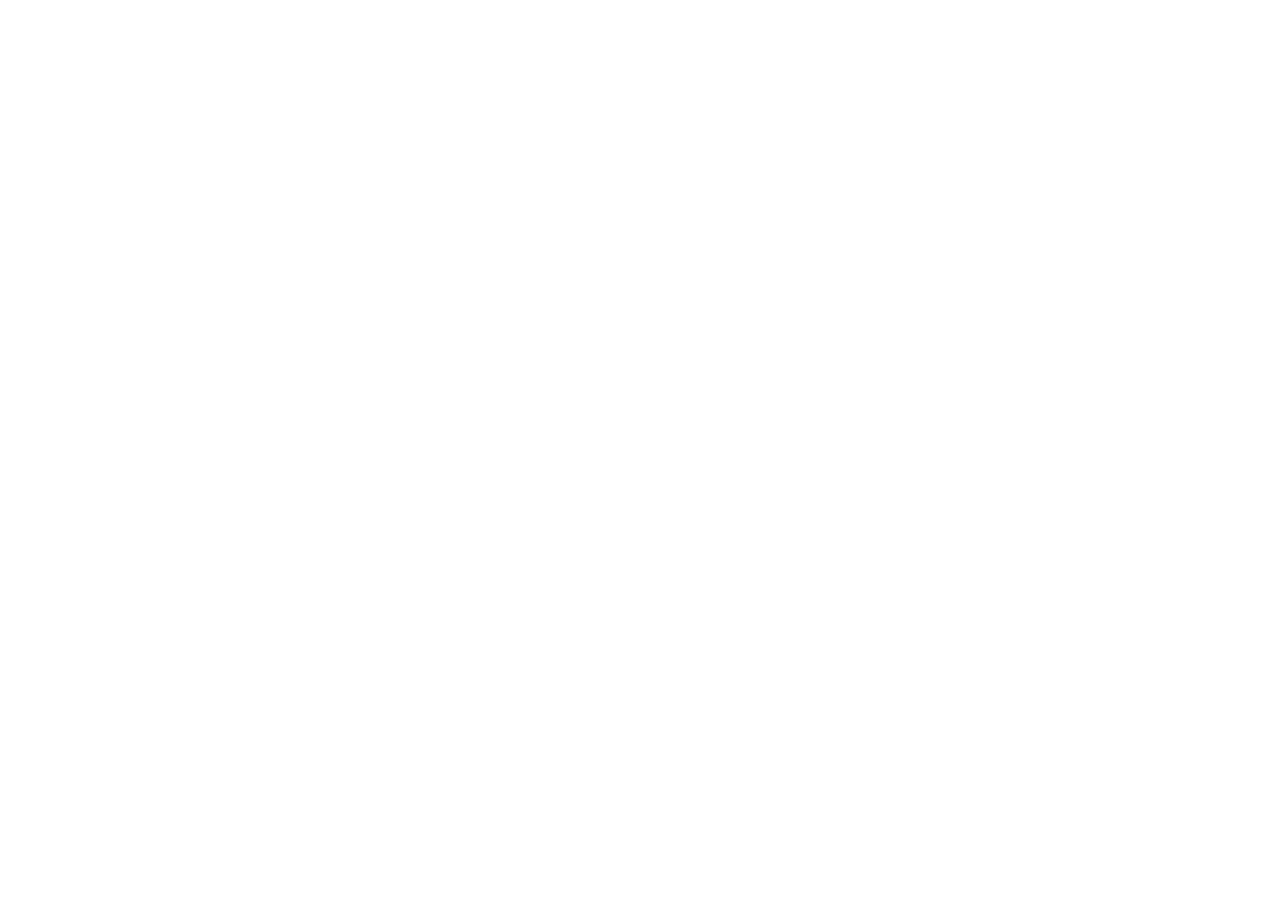
==== pages/blog.html @ a813615c "Четвертое ДЗ" ====
<!DOCTYPE html>
<html lang="en">
<head>
    <meta charset="UTF-8">
    <meta http-equiv="X-UA-Compatible" content="IE=edge">
    <meta name="viewport" content="width=device-width, initial-scale=1.0">
    <title>Document</title>
</head>
<body>
    
</body>
</html>
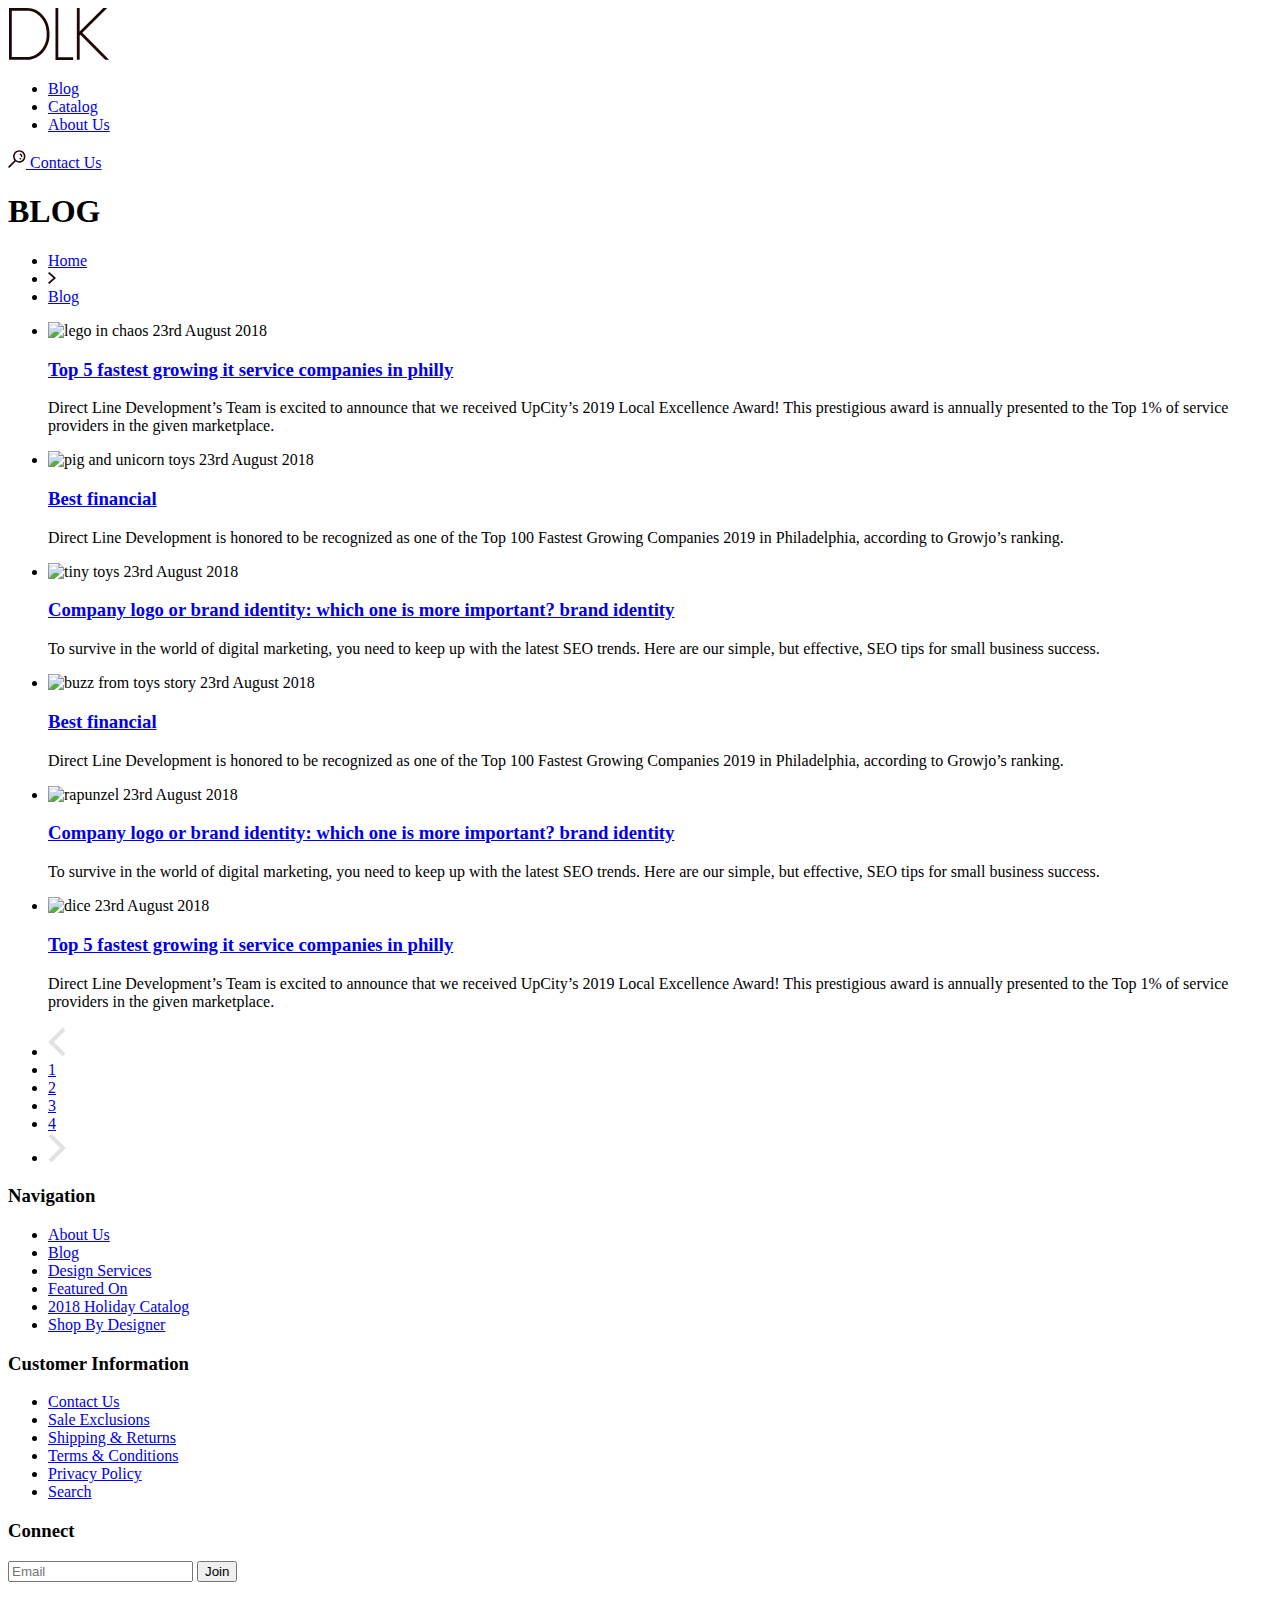
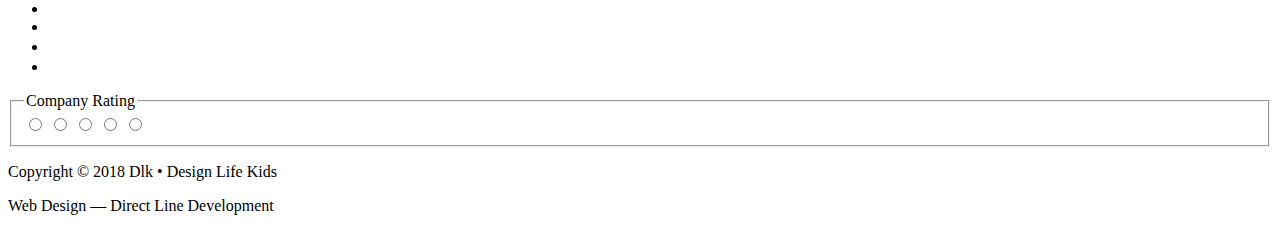
==== commit 44328b30: "Правки + ДЗ 4" ====
--- a/pages/blog.html
+++ b/pages/blog.html
@@ -4,9 +4,232 @@
     <meta charset="UTF-8">
     <meta http-equiv="X-UA-Compatible" content="IE=edge">
     <meta name="viewport" content="width=device-width, initial-scale=1.0">
-    <title>Document</title>
+    <title>Blog</title>
 </head>
 <body>
-    
+    <header>
+        <a href="/index.html">
+            <svg width="102" height="52" viewBox="0 0 102 52" fill="none" xmlns="http://www.w3.org/2000/svg">
+                <path fill-rule="evenodd" clip-rule="evenodd" d="M0.997559 0H19.1259C32.1442 0 41.4377 12.3713 41.4377 24.0356V27.7332C41.4377 39.3974 32.1442 51.7689 19.1259 51.7689H0.997559V0ZM38.6487 24.0356C38.6487 13.5132 30.2391 2.77333 19.1259 2.77333H3.78653V48.9956H19.1259C30.2391 48.9956 38.6487 38.2557 38.6487 27.7333V24.0356Z" fill="#1E0606"/>
+                <path d="M47.4805 0H50.2694V49.2267H65.144V52H47.4805V0Z" fill="#1E0606"/>
+                <path d="M68.8626 0V51.7689H71.6516V27.3833L72.3362 26.7025L97.1676 51.7689H101.083L74.3083 24.7414L99.1893 0H95.2451L71.6516 23.4612V0H68.8626Z" fill="#1E0606"/>
+                </svg>
+        </a>
+        <nav>
+          <ul>
+            <li>
+                <a href="/pages/blog.html">Blog</a>
+            </li>
+            <li>
+                <a href="/pages/catalog.html">Catalog</a>
+            </li>
+            <li>
+                <a href="#">About Us</a>
+            </li>
+          </ul>  
+        </nav>
+        <a href="/pages/contact.html">
+            <svg width="18" height="18" viewBox="0 0 18 18" fill="none" xmlns="http://www.w3.org/2000/svg">
+                <path d="M11.2614 0.26001C7.83851 0.26001 5.05615 3.08001 5.05615 6.52001C5.05615 7.98001 5.55657 9.30002 6.37727 10.38L0.492277 16.32C0.151988 16.68 0.151988 17.24 0.492277 17.58C0.67243 17.76 0.892618 17.84 1.1128 17.84C1.35301 17.84 1.57319 17.76 1.75334 17.58L7.63834 11.62C8.65921 12.36 9.90026 12.78 11.2414 12.78C14.6643 12.78 17.4467 9.96001 17.4467 6.52001C17.4667 3.06001 14.6843 0.26001 11.2614 0.26001ZM11.2614 11.2C8.71926 11.2 6.65751 9.10001 6.65751 6.52001C6.65751 3.94001 8.71926 1.84001 11.2614 1.84001C13.8036 1.84001 15.8653 3.94001 15.8653 6.52001C15.8653 9.10001 13.8036 11.2 11.2614 11.2ZM14.364 6.60001C14.324 6.94001 14.0238 7.20001 13.6835 7.20001C13.6434 7.20001 13.6234 7.20001 13.5834 7.20001C13.2031 7.14001 12.9428 6.80001 12.9829 6.42001C13.123 5.38001 11.962 4.84001 11.902 4.82001C11.5617 4.66001 11.4015 4.24001 11.5617 3.90001C11.7218 3.56001 12.1221 3.40001 12.4825 3.54001C12.5625 3.56001 14.6443 4.52001 14.364 6.60001ZM12.9028 8.12001C13.0429 8.26001 13.143 8.48002 13.143 8.68002C13.143 8.90002 13.0629 9.10001 12.9028 9.24002C12.7627 9.38002 12.5425 9.48002 12.3423 9.48002C12.1422 9.48002 11.922 9.40001 11.7819 9.24002C11.6417 9.10001 11.5417 8.88002 11.5417 8.68002C11.5417 8.48002 11.6217 8.26001 11.7819 8.12001C11.922 7.98001 12.1422 7.88002 12.3423 7.88002C12.5425 7.88002 12.7427 7.96001 12.9028 8.12001Z" fill="#1E0606"/>
+                </svg>
+                
+            Contact  Us
+        </a>
+    </header>
+    <main>
+        <section>
+            <h1>BLOG</h1>
+            <ul>
+                <li>
+                    <a href="/index.html">Home</a>
+                </li>
+                <li>
+                    <svg width="8" height="12" viewBox="0 0 8 12" fill="none" xmlns="http://www.w3.org/2000/svg">
+                        <path fill-rule="evenodd" clip-rule="evenodd" d="M1.31229 0L0 1.17735L5.37541 6L0 10.8227L1.31229 12L8 6L1.31229 0Z" fill="#1E0606"/>
+                    </svg>
+                </li>
+                <li>
+                    <a href="/pages/blog.html">Blog</a>
+                </li>
+            </ul>
+        </section>
+        <section>
+            <ul>
+                <li>
+                    <img src="" alt="lego in chaos">
+                    <span>23rd August 2018</span>
+                    <a href="#">
+                        <h3>Top 5 fastest growing it service companies in philly</h3>
+                    </a>
+                    <p>Direct Line Development’s Team is excited to announce that we received UpCity’s 2019 Local Excellence Award! This prestigious award is annually presented to the Top 1% of service providers in the given marketplace.</p>
+                </li>
+                <li>
+                    <img src="" alt="pig and unicorn toys">
+                    <span>23rd August 2018</span>
+                    <a href="#">
+                        <h3>Best financial</h3>
+                    </a>
+                    <p>Direct Line Development is honored to be recognized as one of the Top 100 Fastest Growing Companies 2019 in Philadelphia, according to Growjo’s ranking.</p>
+                </li>
+                <li>
+                    <img src="#" alt="tiny toys">
+                    <span>23rd August 2018</span>
+                    <a href="#">
+                        <h3>Company logo or brand identity: which one is more important? brand identity</h3>
+                    </a>
+                    <p>To survive in the world of digital marketing, you need to keep up with the latest SEO trends. Here are our simple, but effective, SEO tips for small business success.</p>
+                </li>
+                <li>
+                    <img src="" alt="buzz from toys story">
+                    <span>23rd August 2018</span>
+                    <a href="#">
+                        <h3>Best financial</h3>
+                    </a>
+                    <p>Direct Line Development is honored to be recognized as one of the Top 100 Fastest Growing Companies 2019 in Philadelphia, according to Growjo’s ranking.</p>
+                </li>
+                <li>
+                    <img src="#" alt="rapunzel">
+                    <span>23rd August 2018</span>
+                    <a href="#">
+                        <h3>Company logo or brand identity: which one is more important? brand identity</h3>
+                    </a>
+                    <p>To survive in the world of digital marketing, you need to keep up with the latest SEO trends. Here are our simple, but effective, SEO tips for small business success.</p>
+                </li>
+                <li>
+                    <img src="" alt="dice">
+                    <span>23rd August 2018</span>
+                    <a href="#">
+                        <h3>Top 5 fastest growing it service companies in philly</h3>
+                    </a>
+                    <p>Direct Line Development’s Team is excited to announce that we received UpCity’s 2019 Local Excellence Award! This prestigious award is annually presented to the Top 1% of service providers in the given marketplace.</p>
+                </li>
+            </ul>
+            <ul>
+                <li>
+                    <a href="#">
+                        <svg width="18" height="30" viewBox="0 0 18 30" fill="none" xmlns="http://www.w3.org/2000/svg">
+                        <path d="M16 2L3 15L16 28" stroke="#1E0606" stroke-opacity="0.12" stroke-width="4"/>
+                        </svg>
+                    </a>
+                </li>
+                <li>
+                    <a href="#">1</a>
+                </li>
+                <li>
+                    <a href="#">2</a>
+                </li>
+                <li>
+                    <a href="#">3</a>
+                </li>
+                <li>
+                    <a href="#">4</a>
+                </li>
+                <li>
+                    <a href="#">
+                        <svg width="18" height="30" viewBox="0 0 18 30" fill="none" xmlns="http://www.w3.org/2000/svg">
+                            <path d="M2 2L15 15L2 28" stroke="#1E0606" stroke-opacity="0.12" stroke-width="4"/>
+                        </svg>
+                    </a>
+                </li>
+            </ul>
+        </section>
+    </main>
+    <footer class="footer">
+        <section>
+            <h3>Navigation</h3>
+            <ul>
+                <li>
+                    <a href="#">About Us</a>
+                </li>
+                <li>
+                    <a href="/pages/blog.html">Blog</a>
+                </li>
+                <li>
+                    <a href="#">Design Services</a>
+                </li>
+                <li>
+                    <a href="#">Featured On</a>
+                </li>
+                <li>
+                    <a href="#">2018 Holiday Catalog</a>
+                </li>
+                <li>
+                    <a href="#">Shop By Designer</a>
+                </li>
+            </ul>
+        </section>
+        <section>
+            <h3>Customer Information</h3>
+            <ul>
+                <li>
+                    <a href="/pages/contact.html">Contact Us</a>
+                </li>
+                <li>
+                    <a href="#">Sale Exclusions</a>
+                </li>
+                <li>
+                    <a href="#">Shipping & Returns</a>
+                </li>
+                <li>
+                    <a href="#">Terms & Conditions</a>
+                </li>
+                <li>
+                    <a href="#">Privacy Policy</a>
+                </li>
+                <li>
+                    <a href="#">Search</a>
+                </li>
+            </ul>
+        </section>
+        <section>
+            <h3>Connect</h3>
+            <form action="#">
+                <input type="email" placeholder="Email">
+                <button type="submit">Join</button>
+            </form>
+            <ul>
+                <li>
+                    <a href="http://facebook.com">
+                        <svg width="9" height="16" viewBox="0 0 9 16" fill="none" xmlns="http://www.w3.org/2000/svg">
+                            <path fill-rule="evenodd" clip-rule="evenodd" d="M8.55271 3.36723H6.29671C6.03071 3.36723 5.73372 3.71723 5.73372 4.18523V5.81423H8.55271V8.13523H5.73372V15.1052H3.07071V8.13523H0.657715V5.81423H3.07071V4.44723C3.07071 2.48823 4.43171 0.894226 6.29671 0.894226H8.55271V3.36723Z" fill="white"/>
+                        </svg>
+                    </a>
+                </li>
+                <li>
+                    <a href="http://twitter.com">
+                        <svg width="15" height="13" viewBox="0 0 15 13" fill="none" xmlns="http://www.w3.org/2000/svg">
+                            <path fill-rule="evenodd" clip-rule="evenodd" d="M13.1006 3.28912C13.1056 3.41612 13.1096 3.54312 13.1096 3.67212C13.1096 7.57612 10.1366 12.0781 4.70258 12.0781C3.03458 12.0781 1.48058 11.5881 0.173584 10.7501C0.406584 10.7771 0.641584 10.7911 0.879584 10.7911C2.26358 10.7911 3.53758 10.3181 4.54858 9.52512C3.25558 9.50212 2.16558 8.64812 1.78758 7.47512C1.96858 7.51012 2.15458 7.52712 2.34458 7.52712C2.61358 7.52712 2.87458 7.49212 3.12258 7.42412C1.77158 7.15212 0.751584 5.95912 0.751584 4.52712V4.49012C1.15058 4.71112 1.60758 4.84412 2.09158 4.85912C1.29858 4.33012 0.777584 3.42612 0.777584 2.40012C0.777584 1.85912 0.922584 1.35212 1.17658 0.916122C2.63258 2.70312 4.81058 3.87912 7.26558 4.00212C7.21558 3.78512 7.19058 3.56012 7.19058 3.32812C7.19058 1.69712 8.51258 0.375122 10.1446 0.375122C10.9936 0.375122 11.7616 0.732122 12.2996 1.30712C12.9736 1.17612 13.6056 0.930122 14.1766 0.590122C13.9556 1.28112 13.4886 1.85912 12.8766 2.22512C13.4746 2.15412 14.0446 1.99612 14.5756 1.76012C14.1776 2.35212 13.6776 2.87312 13.1006 3.28912Z" fill="white"/>
+                        </svg>
+                    </a>
+                </li>
+                <li>
+                    <a href="http://pinterest.com">
+                        <svg width="16" height="16" viewBox="0 0 16 16" fill="none" xmlns="http://www.w3.org/2000/svg">
+                            <path fill-rule="evenodd" clip-rule="evenodd" d="M8.00047 0C3.58252 0 0 3.58158 0 8.00047C0 11.2754 1.97001 14.0902 4.78956 15.3273C4.76698 14.7694 4.78579 14.0977 4.92785 13.49C5.08214 12.8408 5.95708 9.1313 5.95708 9.1313C5.95708 9.1313 5.70212 8.62045 5.70212 7.865C5.70212 6.6796 6.38984 5.79432 7.24502 5.79432C7.97225 5.79432 8.3241 6.34092 8.3241 6.99571C8.3241 7.7267 7.85747 8.82084 7.61757 9.83407C7.41718 10.6836 8.04281 11.3751 8.88011 11.3751C10.3957 11.3751 11.4165 9.42859 11.4165 7.12177C11.4165 5.36908 10.2358 4.05668 8.08796 4.05668C5.66167 4.05668 4.14982 5.86582 4.14982 7.88663C4.14982 8.5847 4.35491 9.07579 4.67666 9.45587C4.82531 9.6318 4.84506 9.70142 4.79144 9.90275C4.75381 10.0486 4.66537 10.4042 4.62868 10.5444C4.57506 10.7466 4.41136 10.82 4.22885 10.7448C3.11025 10.2885 2.58999 9.0645 2.58999 7.68813C2.58999 5.41612 4.50638 2.68972 8.30717 2.68972C11.3619 2.68972 13.3724 4.90151 13.3724 7.27324C13.3724 10.4117 11.6282 12.7562 9.05509 12.7562C8.19239 12.7562 7.37955 12.2895 7.10108 11.7599C7.10108 11.7599 6.63633 13.6029 6.53848 13.9585C6.36914 14.5747 6.03704 15.1919 5.73317 15.6717C6.45287 15.8843 7.21303 16 8.00047 16C12.4184 16 16 12.4184 16 8.00047C16 3.58158 12.4184 0 8.00047 0Z" fill="white"/>
+                        </svg>
+                    </a>
+                </li>
+                <li>
+                    <a href="http://instagram.com">
+                        <svg width="16" height="16" viewBox="0 0 16 16" fill="none" xmlns="http://www.w3.org/2000/svg">
+                            <path fill-rule="evenodd" clip-rule="evenodd" d="M8.00003 0C5.82733 0 5.5549 0.0092 4.70163 0.0481333C3.8501 0.0869667 3.26857 0.222233 2.7597 0.42C2.23363 0.624433 1.7875 0.897967 1.3427 1.3427C0.897967 1.7875 0.624433 2.23363 0.42 2.7597C0.222233 3.26857 0.0869667 3.8501 0.0481333 4.7016C0.0092 5.5549 0 5.82733 0 8C0 10.1727 0.0092 10.4451 0.0481333 11.2984C0.0869667 12.1499 0.222233 12.7314 0.42 13.2403C0.624433 13.7664 0.897967 14.2125 1.3427 14.6573C1.7875 15.102 2.23363 15.3756 2.7597 15.58C3.26857 15.7778 3.8501 15.913 4.70163 15.9519C5.5549 15.9908 5.82733 16 8.00003 16C10.1727 16 10.4451 15.9908 11.2984 15.9519C12.1499 15.913 12.7314 15.7778 13.2403 15.58C13.7664 15.3756 14.2125 15.102 14.6573 14.6573C15.102 14.2125 15.3756 13.7664 15.58 13.2403C15.7778 12.7314 15.913 12.1499 15.9519 11.2984C15.9908 10.4451 16 10.1727 16 8C16 5.82733 15.9908 5.5549 15.9519 4.7016C15.913 3.8501 15.7778 3.26857 15.58 2.7597C15.3756 2.23363 15.102 1.7875 14.6573 1.3427C14.2125 0.897967 13.7664 0.624433 13.2403 0.42C12.7314 0.222233 12.1499 0.0869667 11.2984 0.0481333C10.4451 0.0092 10.1727 0 8.00003 0ZM8.00003 1.44143C10.1361 1.44143 10.3891 1.4496 11.2327 1.4881C12.0127 1.52367 12.4363 1.65397 12.7182 1.76353C13.0916 1.90867 13.3581 2.08203 13.638 2.362C13.918 2.6419 14.0913 2.9084 14.2365 3.28183C14.346 3.56373 14.4763 3.98733 14.5119 4.7673C14.5504 5.61087 14.5586 5.8639 14.5586 8C14.5586 10.1361 14.5504 10.3891 14.5119 11.2327C14.4763 12.0127 14.346 12.4363 14.2365 12.7182C14.0913 13.0916 13.918 13.3581 13.638 13.638C13.3581 13.918 13.0916 14.0913 12.7182 14.2365C12.4363 14.346 12.0127 14.4763 11.2327 14.5119C10.3892 14.5504 10.1363 14.5586 8.00003 14.5586C5.86373 14.5586 5.61077 14.5504 4.7673 14.5119C3.98733 14.4763 3.56373 14.346 3.28183 14.2365C2.9084 14.0913 2.64193 13.918 2.36197 13.638C2.08207 13.3581 1.90867 13.0916 1.76353 12.7182C1.65397 12.4363 1.52367 12.0127 1.4881 11.2327C1.4496 10.3891 1.44143 10.1361 1.44143 8C1.44143 5.8639 1.4496 5.61087 1.4881 4.7673C1.52367 3.98733 1.65397 3.56373 1.76353 3.28183C1.90867 2.9084 2.08203 2.6419 2.36197 2.362C2.64193 2.08203 2.9084 1.90867 3.28183 1.76353C3.56373 1.65397 3.98733 1.52367 4.7673 1.4881C5.61087 1.4496 5.8639 1.44143 8.00003 1.44143ZM3.8919 8C3.8919 5.73113 5.73113 3.8919 8.00003 3.8919C10.2689 3.8919 12.1081 5.73113 12.1081 8C12.1081 10.2689 10.2689 12.1081 8.00003 12.1081C5.73113 12.1081 3.8919 10.2689 3.8919 8ZM8.00003 10.6667C6.52723 10.6667 5.33333 9.47277 5.33333 8C5.33333 6.52723 6.52723 5.33333 8.00003 5.33333C9.47277 5.33333 10.6667 6.52723 10.6667 8C10.6667 9.47277 9.47277 10.6667 8.00003 10.6667ZM12.2704 4.68957C12.8006 4.68957 13.2304 4.2598 13.2304 3.7296C13.2304 3.1994 12.8006 2.76957 12.2704 2.76957C11.7402 2.76957 11.3104 3.1994 11.3104 3.7296C11.3104 4.2598 11.7402 4.68957 12.2704 4.68957Z" fill="white"/>
+                        </svg>
+                    </a>
+                </li>
+            </ul>
+        </section>
+            <fieldset>
+                <legend>Company Rating</legend>
+                <div class="rating_group">
+                    <input class="rating_star" type="radio" name="rating">
+                    <input class="rating_star" type="radio" name="rating">
+                    <input class="rating_star" type="radio" name="rating">
+                    <input class="rating_star" type="radio" name="rating">
+                    <input class="rating_star" type="radio" name="rating">
+                </div>
+            </fieldset>
+            <p>Copyright © 2018 Dlk • Design Life Kids</p>
+            <p>Web Design — Direct Line Development</p>
+    </footer>
 </body>
 </html>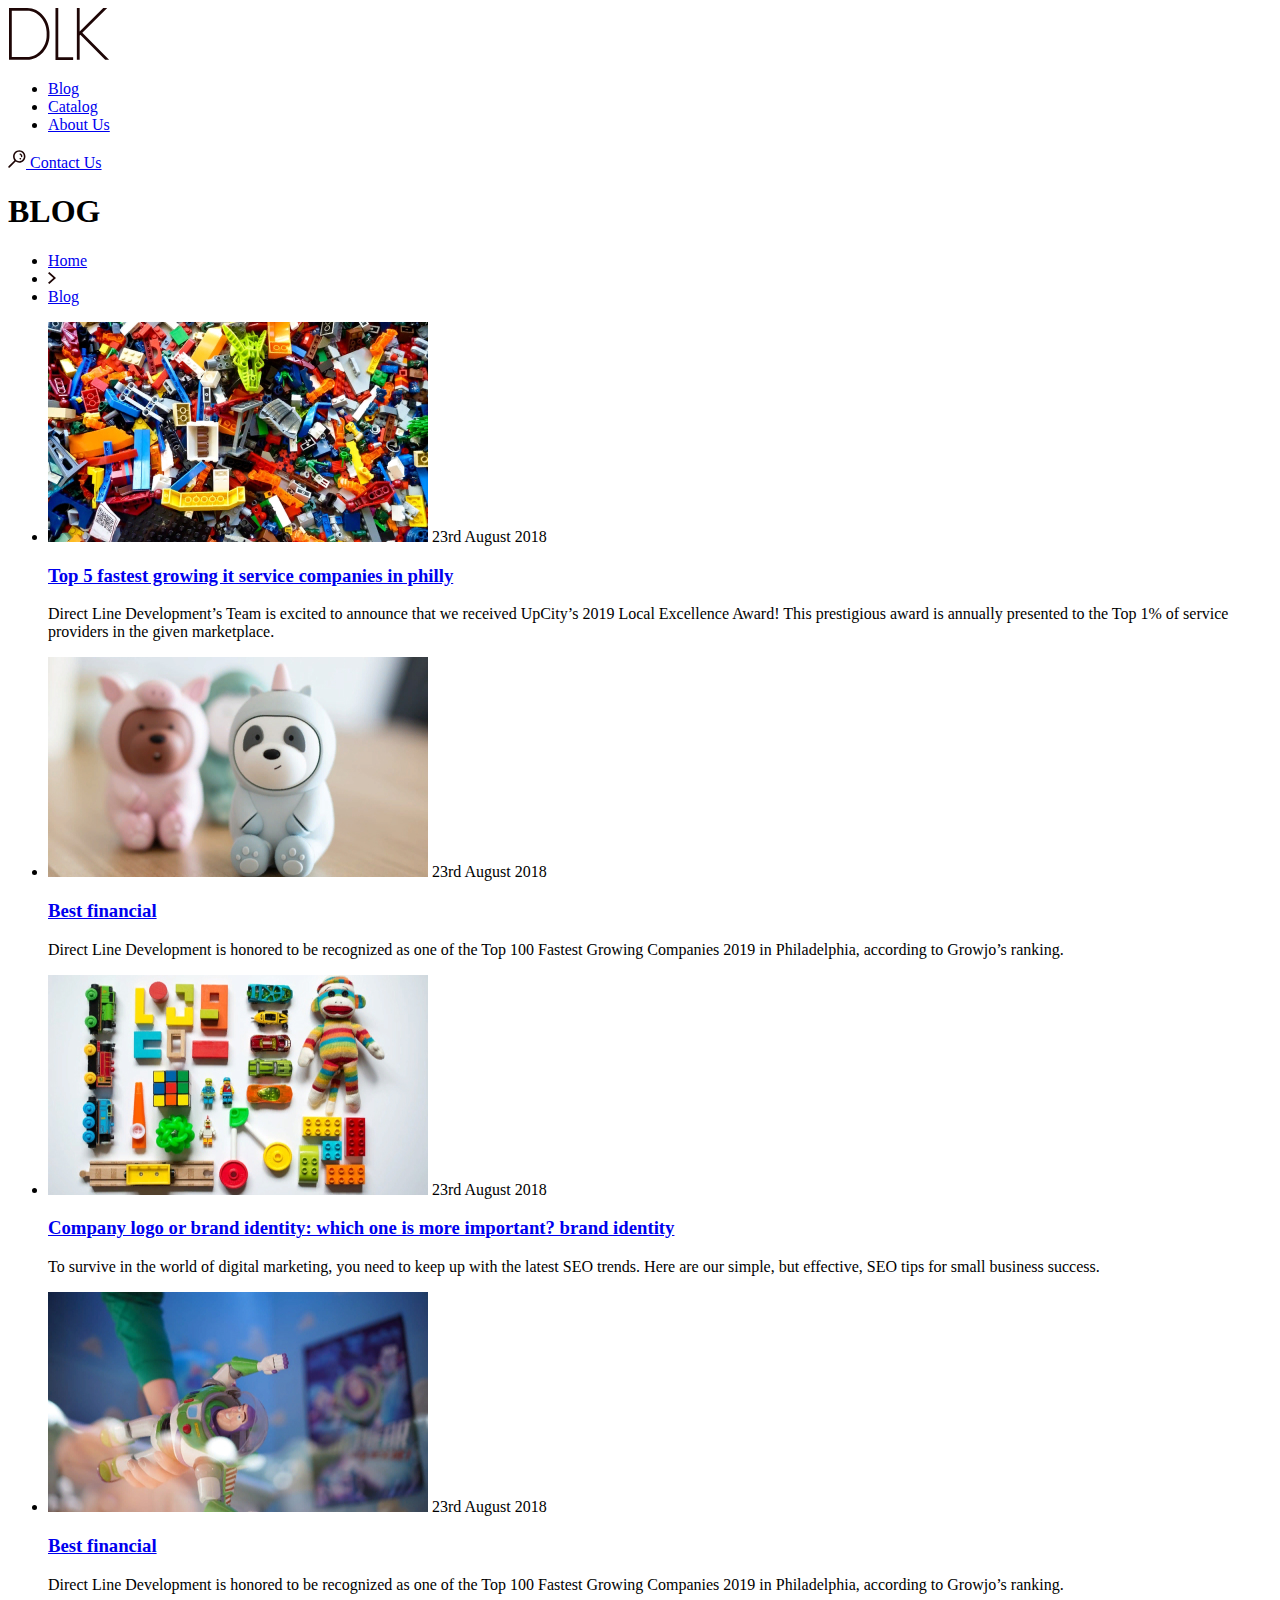
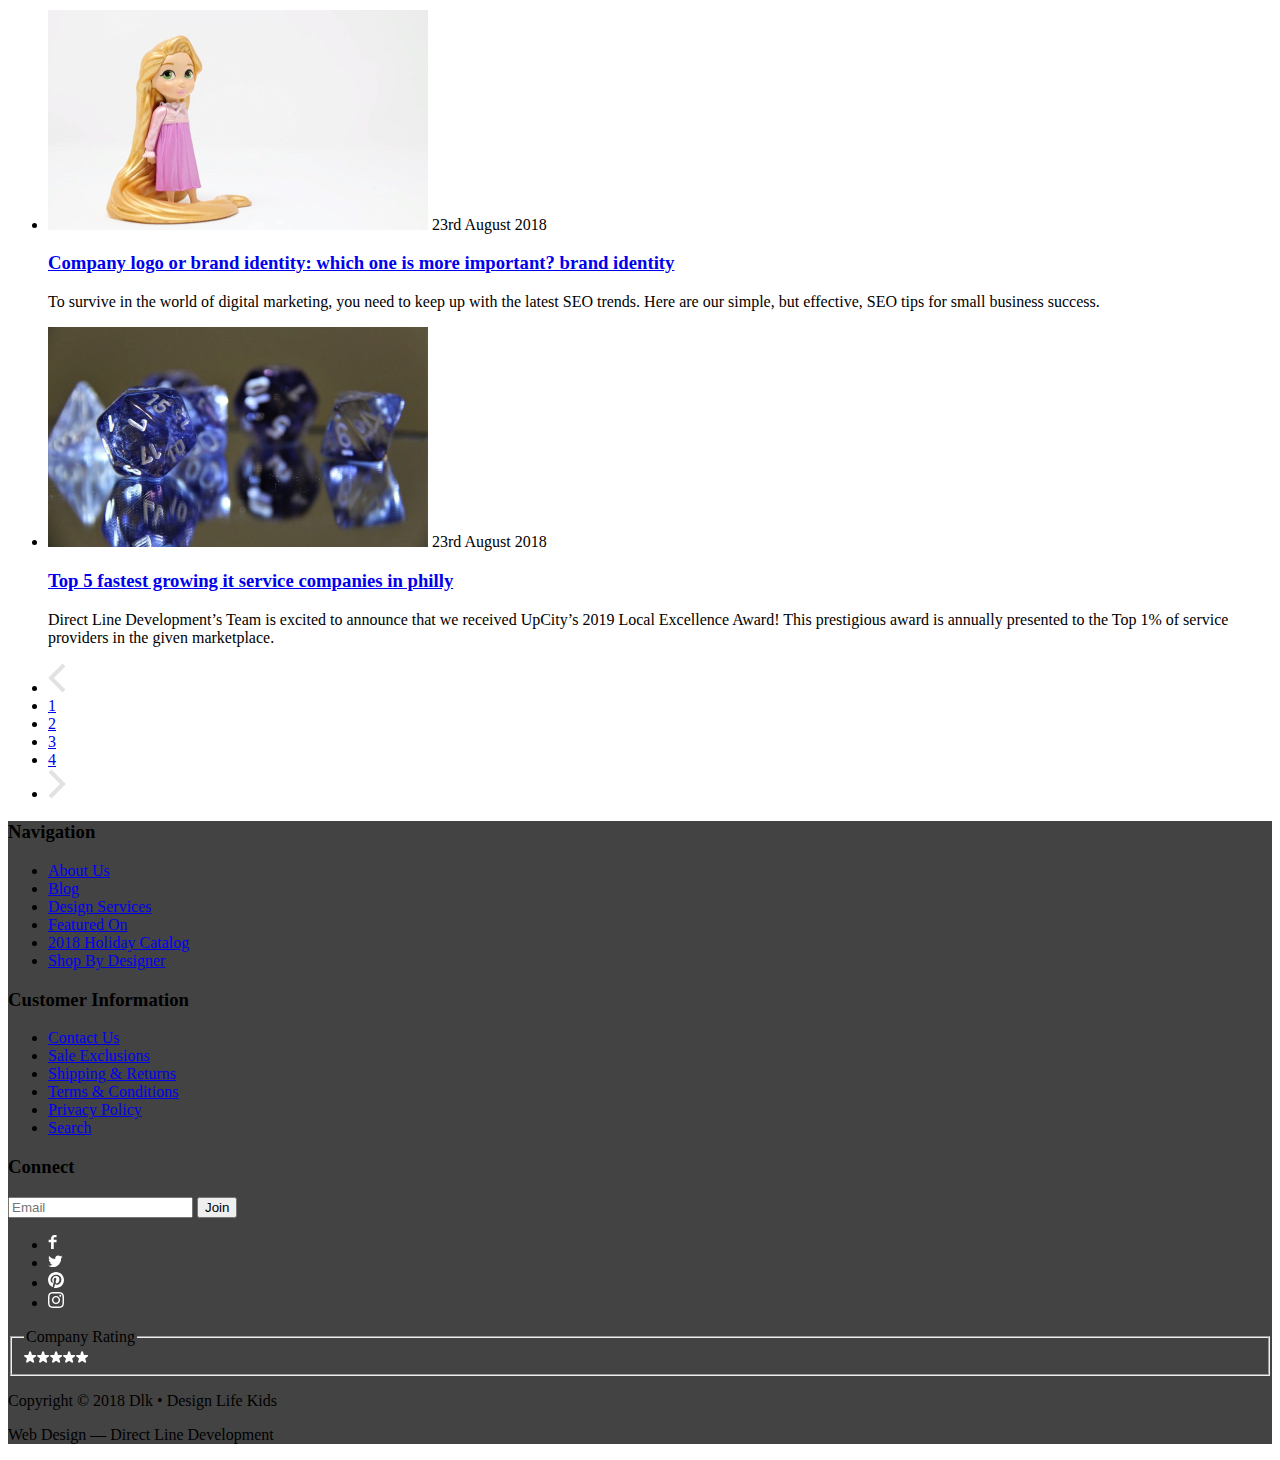
==== commit f59370fe: "Закончена верстка" ====
--- a/pages/blog.html
+++ b/pages/blog.html
@@ -4,6 +4,7 @@
     <meta charset="UTF-8">
     <meta http-equiv="X-UA-Compatible" content="IE=edge">
     <meta name="viewport" content="width=device-width, initial-scale=1.0">
+    <link rel="stylesheet" href="/common.css">
     <title>Blog</title>
 </head>
 <body>
@@ -56,7 +57,7 @@
         <section>
             <ul>
                 <li>
-                    <img src="" alt="lego in chaos">
+                    <img src="/static/images/lego_chaos.jpg" alt="lego in chaos">
                     <span>23rd August 2018</span>
                     <a href="#">
                         <h3>Top 5 fastest growing it service companies in philly</h3>
@@ -64,7 +65,7 @@
                     <p>Direct Line Development’s Team is excited to announce that we received UpCity’s 2019 Local Excellence Award! This prestigious award is annually presented to the Top 1% of service providers in the given marketplace.</p>
                 </li>
                 <li>
-                    <img src="" alt="pig and unicorn toys">
+                    <img src="/static/images/another_toys.jpg" alt="pig and unicorn toys">
                     <span>23rd August 2018</span>
                     <a href="#">
                         <h3>Best financial</h3>
@@ -72,7 +73,7 @@
                     <p>Direct Line Development is honored to be recognized as one of the Top 100 Fastest Growing Companies 2019 in Philadelphia, according to Growjo’s ranking.</p>
                 </li>
                 <li>
-                    <img src="#" alt="tiny toys">
+                    <img src="/static/images/stuff.jpg" alt="tiny toys">
                     <span>23rd August 2018</span>
                     <a href="#">
                         <h3>Company logo or brand identity: which one is more important? brand identity</h3>
@@ -80,7 +81,7 @@
                     <p>To survive in the world of digital marketing, you need to keep up with the latest SEO trends. Here are our simple, but effective, SEO tips for small business success.</p>
                 </li>
                 <li>
-                    <img src="" alt="buzz from toys story">
+                    <img src="/static/images/buzz.jpg" alt="buzz from toys story">
                     <span>23rd August 2018</span>
                     <a href="#">
                         <h3>Best financial</h3>
@@ -88,7 +89,7 @@
                     <p>Direct Line Development is honored to be recognized as one of the Top 100 Fastest Growing Companies 2019 in Philadelphia, according to Growjo’s ranking.</p>
                 </li>
                 <li>
-                    <img src="#" alt="rapunzel">
+                    <img src="/static/images/rapunzel.jpg" alt="rapunzel">
                     <span>23rd August 2018</span>
                     <a href="#">
                         <h3>Company logo or brand identity: which one is more important? brand identity</h3>
@@ -96,7 +97,7 @@
                     <p>To survive in the world of digital marketing, you need to keep up with the latest SEO trends. Here are our simple, but effective, SEO tips for small business success.</p>
                 </li>
                 <li>
-                    <img src="" alt="dice">
+                    <img src="/static/images/dice.jpg" alt="dice">
                     <span>23rd August 2018</span>
                     <a href="#">
                         <h3>Top 5 fastest growing it service companies in philly</h3>
--- a/common.css
+++ b/common.css
@@ -0,0 +1,50 @@
+/* стили для футера */
+
+.footer{
+    background-color: #434343;
+}
+
+.rating_group{
+    position: relative;
+    width: 65px;
+    height: 13px;
+    background-image: url(/static/icons/star.svg);
+    background-size: 13px auto;
+    background-repeat: repeat-x;
+}
+
+.rating_star{
+    position: absolute;
+    top: 0;
+    left: 0;
+    width: 13px;
+    height: 13px;
+    appearance: none;
+    font-size: inherit;
+    margin: 0;
+}
+
+.rating_star:nth-of-type(1){
+    z-index: 5; 
+    width: 13px;   
+}
+
+.rating_star:nth-of-type(2){
+    z-index: 4; 
+    width: 26px;   
+}
+
+.rating_star:nth-of-type(3){
+    z-index: 3;
+    width: 39px;    
+}
+
+.rating_star:nth-of-type(4){
+    z-index: 2;
+    width: 52px;    
+}
+
+.rating_star:nth-of-type(5){
+    z-index: 1; 
+    width: 65px;   
+}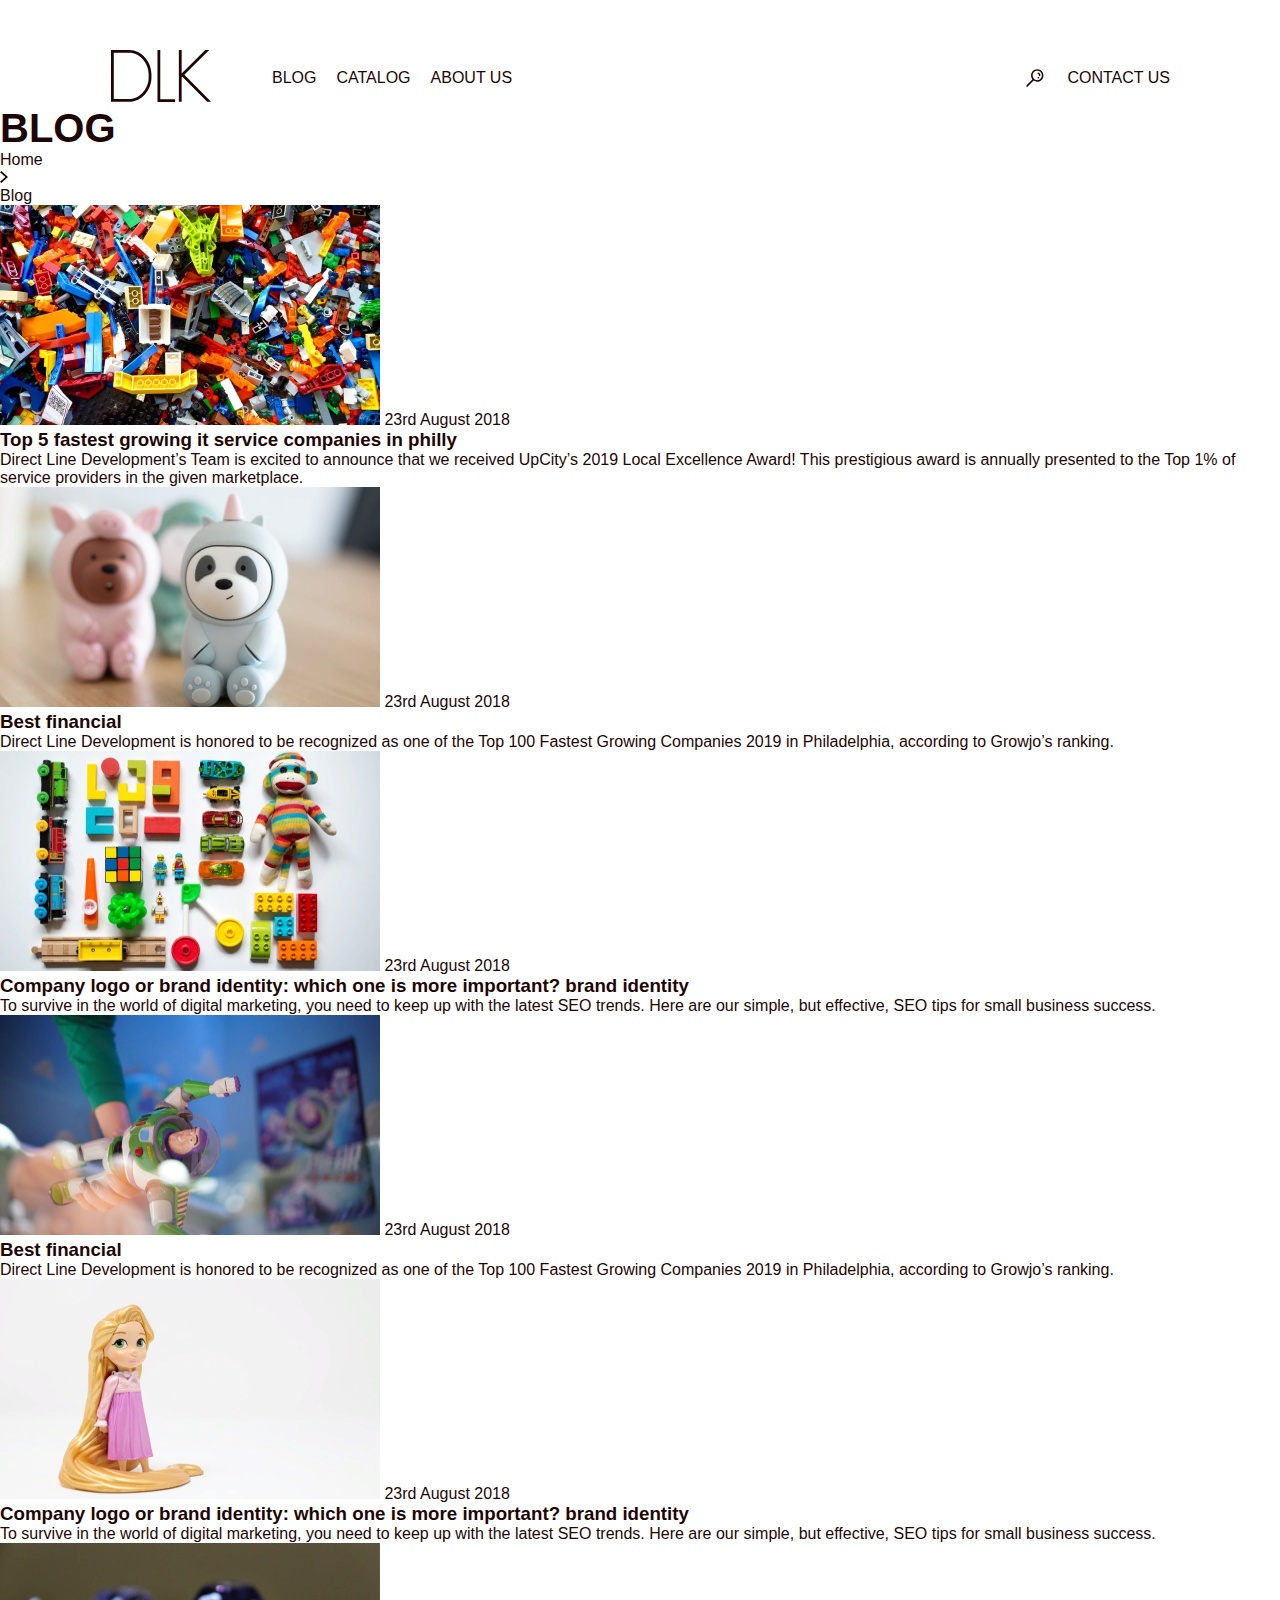
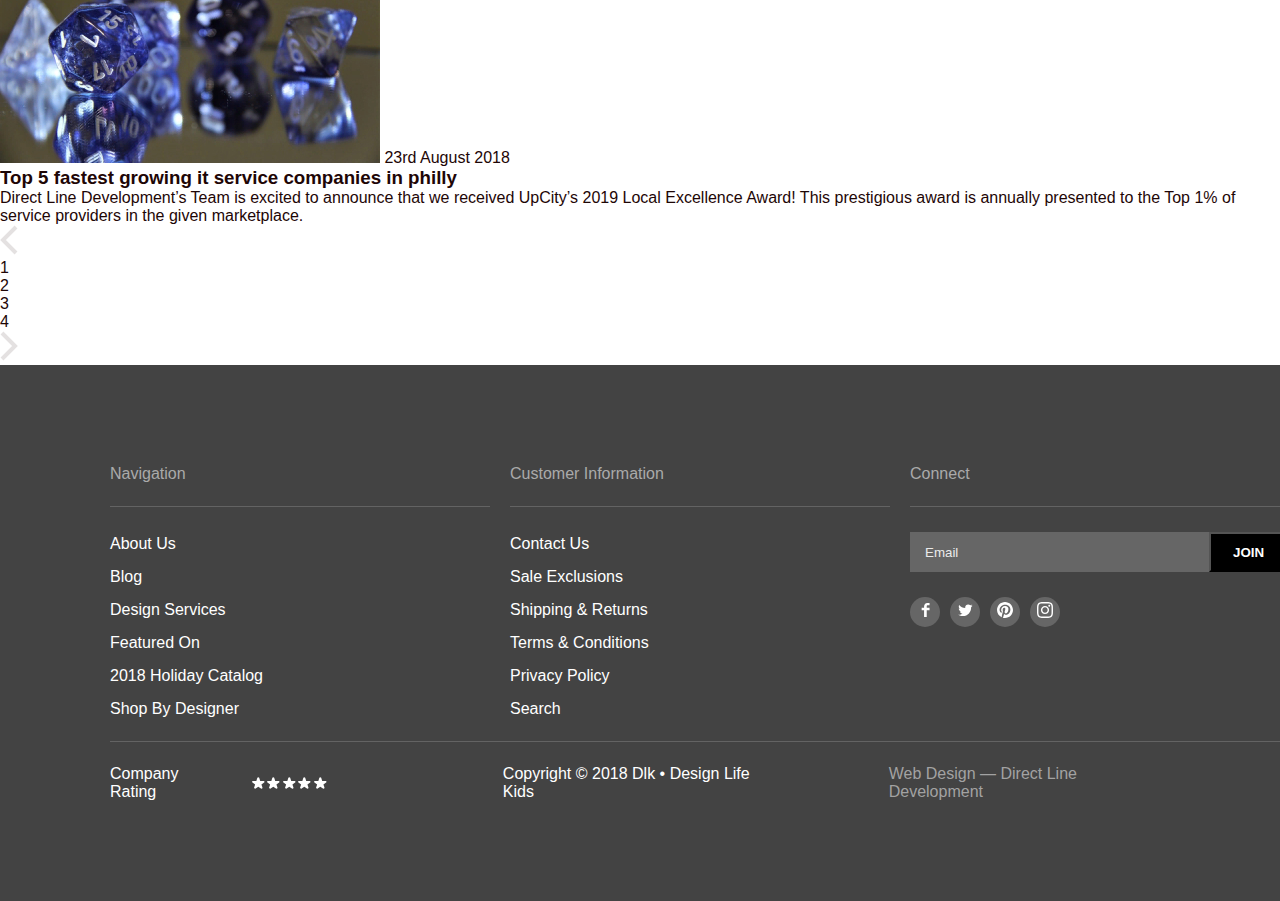
==== commit 7f41affa: "Стилизовала футер" ====
--- a/pages/blog.html
+++ b/pages/blog.html
@@ -8,34 +8,36 @@
     <title>Blog</title>
 </head>
 <body>
-    <header>
-        <a href="/index.html">
-            <svg width="102" height="52" viewBox="0 0 102 52" fill="none" xmlns="http://www.w3.org/2000/svg">
-                <path fill-rule="evenodd" clip-rule="evenodd" d="M0.997559 0H19.1259C32.1442 0 41.4377 12.3713 41.4377 24.0356V27.7332C41.4377 39.3974 32.1442 51.7689 19.1259 51.7689H0.997559V0ZM38.6487 24.0356C38.6487 13.5132 30.2391 2.77333 19.1259 2.77333H3.78653V48.9956H19.1259C30.2391 48.9956 38.6487 38.2557 38.6487 27.7333V24.0356Z" fill="#1E0606"/>
-                <path d="M47.4805 0H50.2694V49.2267H65.144V52H47.4805V0Z" fill="#1E0606"/>
-                <path d="M68.8626 0V51.7689H71.6516V27.3833L72.3362 26.7025L97.1676 51.7689H101.083L74.3083 24.7414L99.1893 0H95.2451L71.6516 23.4612V0H68.8626Z" fill="#1E0606"/>
-                </svg>
-        </a>
-        <nav>
-          <ul>
-            <li>
-                <a href="/pages/blog.html">Blog</a>
-            </li>
-            <li>
-                <a href="/pages/catalog.html">Catalog</a>
-            </li>
-            <li>
-                <a href="#">About Us</a>
-            </li>
-          </ul>  
-        </nav>
-        <a href="/pages/contact.html">
-            <svg width="18" height="18" viewBox="0 0 18 18" fill="none" xmlns="http://www.w3.org/2000/svg">
-                <path d="M11.2614 0.26001C7.83851 0.26001 5.05615 3.08001 5.05615 6.52001C5.05615 7.98001 5.55657 9.30002 6.37727 10.38L0.492277 16.32C0.151988 16.68 0.151988 17.24 0.492277 17.58C0.67243 17.76 0.892618 17.84 1.1128 17.84C1.35301 17.84 1.57319 17.76 1.75334 17.58L7.63834 11.62C8.65921 12.36 9.90026 12.78 11.2414 12.78C14.6643 12.78 17.4467 9.96001 17.4467 6.52001C17.4667 3.06001 14.6843 0.26001 11.2614 0.26001ZM11.2614 11.2C8.71926 11.2 6.65751 9.10001 6.65751 6.52001C6.65751 3.94001 8.71926 1.84001 11.2614 1.84001C13.8036 1.84001 15.8653 3.94001 15.8653 6.52001C15.8653 9.10001 13.8036 11.2 11.2614 11.2ZM14.364 6.60001C14.324 6.94001 14.0238 7.20001 13.6835 7.20001C13.6434 7.20001 13.6234 7.20001 13.5834 7.20001C13.2031 7.14001 12.9428 6.80001 12.9829 6.42001C13.123 5.38001 11.962 4.84001 11.902 4.82001C11.5617 4.66001 11.4015 4.24001 11.5617 3.90001C11.7218 3.56001 12.1221 3.40001 12.4825 3.54001C12.5625 3.56001 14.6443 4.52001 14.364 6.60001ZM12.9028 8.12001C13.0429 8.26001 13.143 8.48002 13.143 8.68002C13.143 8.90002 13.0629 9.10001 12.9028 9.24002C12.7627 9.38002 12.5425 9.48002 12.3423 9.48002C12.1422 9.48002 11.922 9.40001 11.7819 9.24002C11.6417 9.10001 11.5417 8.88002 11.5417 8.68002C11.5417 8.48002 11.6217 8.26001 11.7819 8.12001C11.922 7.98001 12.1422 7.88002 12.3423 7.88002C12.5425 7.88002 12.7427 7.96001 12.9028 8.12001Z" fill="#1E0606"/>
-                </svg>
-                
-            Contact  Us
-        </a>
+    <header class="header container">
+        <div class="nav__wrapper">
+            <a href="/index.html">
+                <svg width="102" height="52" viewBox="0 0 102 52" fill="none" xmlns="http://www.w3.org/2000/svg">
+                    <path fill-rule="evenodd" clip-rule="evenodd" d="M0.997559 0H19.1259C32.1442 0 41.4377 12.3713 41.4377 24.0356V27.7332C41.4377 39.3974 32.1442 51.7689 19.1259 51.7689H0.997559V0ZM38.6487 24.0356C38.6487 13.5132 30.2391 2.77333 19.1259 2.77333H3.78653V48.9956H19.1259C30.2391 48.9956 38.6487 38.2557 38.6487 27.7333V24.0356Z" fill="#1E0606"/>
+                    <path d="M47.4805 0H50.2694V49.2267H65.144V52H47.4805V0Z" fill="#1E0606"/>
+                    <path d="M68.8626 0V51.7689H71.6516V27.3833L72.3362 26.7025L97.1676 51.7689H101.083L74.3083 24.7414L99.1893 0H95.2451L71.6516 23.4612V0H68.8626Z" fill="#1E0606"/>
+                    </svg>
+            </a>
+            <nav class="nav">
+              <ul class="nav__list">
+                <li class="nav__list_item">
+                    <a href="/pages/blog.html">Blog</a>
+                </li>
+                <li class="nav__list_item">
+                    <a href="/pages/catalog.html">Catalog</a>
+                </li>
+                <li class="nav__list_item">
+                    <a href="#">About Us</a>
+                </li>
+              </ul>  
+            </nav>
+        </div>
+            <a href="/pages/contact.html" class="contact">
+                <svg width="18" height="18" viewBox="0 0 18 18" fill="none" xmlns="http://www.w3.org/2000/svg">
+                    <path d="M11.2614 0.26001C7.83851 0.26001 5.05615 3.08001 5.05615 6.52001C5.05615 7.98001 5.55657 9.30002 6.37727 10.38L0.492277 16.32C0.151988 16.68 0.151988 17.24 0.492277 17.58C0.67243 17.76 0.892618 17.84 1.1128 17.84C1.35301 17.84 1.57319 17.76 1.75334 17.58L7.63834 11.62C8.65921 12.36 9.90026 12.78 11.2414 12.78C14.6643 12.78 17.4467 9.96001 17.4467 6.52001C17.4667 3.06001 14.6843 0.26001 11.2614 0.26001ZM11.2614 11.2C8.71926 11.2 6.65751 9.10001 6.65751 6.52001C6.65751 3.94001 8.71926 1.84001 11.2614 1.84001C13.8036 1.84001 15.8653 3.94001 15.8653 6.52001C15.8653 9.10001 13.8036 11.2 11.2614 11.2ZM14.364 6.60001C14.324 6.94001 14.0238 7.20001 13.6835 7.20001C13.6434 7.20001 13.6234 7.20001 13.5834 7.20001C13.2031 7.14001 12.9428 6.80001 12.9829 6.42001C13.123 5.38001 11.962 4.84001 11.902 4.82001C11.5617 4.66001 11.4015 4.24001 11.5617 3.90001C11.7218 3.56001 12.1221 3.40001 12.4825 3.54001C12.5625 3.56001 14.6443 4.52001 14.364 6.60001ZM12.9028 8.12001C13.0429 8.26001 13.143 8.48002 13.143 8.68002C13.143 8.90002 13.0629 9.10001 12.9028 9.24002C12.7627 9.38002 12.5425 9.48002 12.3423 9.48002C12.1422 9.48002 11.922 9.40001 11.7819 9.24002C11.6417 9.10001 11.5417 8.88002 11.5417 8.68002C11.5417 8.48002 11.6217 8.26001 11.7819 8.12001C11.922 7.98001 12.1422 7.88002 12.3423 7.88002C12.5425 7.88002 12.7427 7.96001 12.9028 8.12001Z" fill="#1E0606"/>
+                    </svg>
+                    
+                Contact  Us
+            </a>
     </header>
     <main>
         <section>
@@ -136,101 +138,109 @@
         </section>
     </main>
     <footer class="footer">
-        <section>
-            <h3>Navigation</h3>
-            <ul>
-                <li>
-                    <a href="#">About Us</a>
-                </li>
-                <li>
-                    <a href="/pages/blog.html">Blog</a>
-                </li>
-                <li>
-                    <a href="#">Design Services</a>
-                </li>
-                <li>
-                    <a href="#">Featured On</a>
-                </li>
-                <li>
-                    <a href="#">2018 Holiday Catalog</a>
-                </li>
-                <li>
-                    <a href="#">Shop By Designer</a>
-                </li>
-            </ul>
-        </section>
-        <section>
-            <h3>Customer Information</h3>
-            <ul>
-                <li>
-                    <a href="/pages/contact.html">Contact Us</a>
-                </li>
-                <li>
-                    <a href="#">Sale Exclusions</a>
-                </li>
-                <li>
-                    <a href="#">Shipping & Returns</a>
-                </li>
-                <li>
-                    <a href="#">Terms & Conditions</a>
-                </li>
-                <li>
-                    <a href="#">Privacy Policy</a>
-                </li>
-                <li>
-                    <a href="#">Search</a>
-                </li>
-            </ul>
-        </section>
-        <section>
-            <h3>Connect</h3>
-            <form action="#">
-                <input type="email" placeholder="Email">
-                <button type="submit">Join</button>
-            </form>
-            <ul>
-                <li>
-                    <a href="http://facebook.com">
-                        <svg width="9" height="16" viewBox="0 0 9 16" fill="none" xmlns="http://www.w3.org/2000/svg">
-                            <path fill-rule="evenodd" clip-rule="evenodd" d="M8.55271 3.36723H6.29671C6.03071 3.36723 5.73372 3.71723 5.73372 4.18523V5.81423H8.55271V8.13523H5.73372V15.1052H3.07071V8.13523H0.657715V5.81423H3.07071V4.44723C3.07071 2.48823 4.43171 0.894226 6.29671 0.894226H8.55271V3.36723Z" fill="white"/>
-                        </svg>
-                    </a>
-                </li>
-                <li>
-                    <a href="http://twitter.com">
-                        <svg width="15" height="13" viewBox="0 0 15 13" fill="none" xmlns="http://www.w3.org/2000/svg">
-                            <path fill-rule="evenodd" clip-rule="evenodd" d="M13.1006 3.28912C13.1056 3.41612 13.1096 3.54312 13.1096 3.67212C13.1096 7.57612 10.1366 12.0781 4.70258 12.0781C3.03458 12.0781 1.48058 11.5881 0.173584 10.7501C0.406584 10.7771 0.641584 10.7911 0.879584 10.7911C2.26358 10.7911 3.53758 10.3181 4.54858 9.52512C3.25558 9.50212 2.16558 8.64812 1.78758 7.47512C1.96858 7.51012 2.15458 7.52712 2.34458 7.52712C2.61358 7.52712 2.87458 7.49212 3.12258 7.42412C1.77158 7.15212 0.751584 5.95912 0.751584 4.52712V4.49012C1.15058 4.71112 1.60758 4.84412 2.09158 4.85912C1.29858 4.33012 0.777584 3.42612 0.777584 2.40012C0.777584 1.85912 0.922584 1.35212 1.17658 0.916122C2.63258 2.70312 4.81058 3.87912 7.26558 4.00212C7.21558 3.78512 7.19058 3.56012 7.19058 3.32812C7.19058 1.69712 8.51258 0.375122 10.1446 0.375122C10.9936 0.375122 11.7616 0.732122 12.2996 1.30712C12.9736 1.17612 13.6056 0.930122 14.1766 0.590122C13.9556 1.28112 13.4886 1.85912 12.8766 2.22512C13.4746 2.15412 14.0446 1.99612 14.5756 1.76012C14.1776 2.35212 13.6776 2.87312 13.1006 3.28912Z" fill="white"/>
-                        </svg>
-                    </a>
-                </li>
-                <li>
-                    <a href="http://pinterest.com">
-                        <svg width="16" height="16" viewBox="0 0 16 16" fill="none" xmlns="http://www.w3.org/2000/svg">
-                            <path fill-rule="evenodd" clip-rule="evenodd" d="M8.00047 0C3.58252 0 0 3.58158 0 8.00047C0 11.2754 1.97001 14.0902 4.78956 15.3273C4.76698 14.7694 4.78579 14.0977 4.92785 13.49C5.08214 12.8408 5.95708 9.1313 5.95708 9.1313C5.95708 9.1313 5.70212 8.62045 5.70212 7.865C5.70212 6.6796 6.38984 5.79432 7.24502 5.79432C7.97225 5.79432 8.3241 6.34092 8.3241 6.99571C8.3241 7.7267 7.85747 8.82084 7.61757 9.83407C7.41718 10.6836 8.04281 11.3751 8.88011 11.3751C10.3957 11.3751 11.4165 9.42859 11.4165 7.12177C11.4165 5.36908 10.2358 4.05668 8.08796 4.05668C5.66167 4.05668 4.14982 5.86582 4.14982 7.88663C4.14982 8.5847 4.35491 9.07579 4.67666 9.45587C4.82531 9.6318 4.84506 9.70142 4.79144 9.90275C4.75381 10.0486 4.66537 10.4042 4.62868 10.5444C4.57506 10.7466 4.41136 10.82 4.22885 10.7448C3.11025 10.2885 2.58999 9.0645 2.58999 7.68813C2.58999 5.41612 4.50638 2.68972 8.30717 2.68972C11.3619 2.68972 13.3724 4.90151 13.3724 7.27324C13.3724 10.4117 11.6282 12.7562 9.05509 12.7562C8.19239 12.7562 7.37955 12.2895 7.10108 11.7599C7.10108 11.7599 6.63633 13.6029 6.53848 13.9585C6.36914 14.5747 6.03704 15.1919 5.73317 15.6717C6.45287 15.8843 7.21303 16 8.00047 16C12.4184 16 16 12.4184 16 8.00047C16 3.58158 12.4184 0 8.00047 0Z" fill="white"/>
-                        </svg>
-                    </a>
-                </li>
-                <li>
-                    <a href="http://instagram.com">
-                        <svg width="16" height="16" viewBox="0 0 16 16" fill="none" xmlns="http://www.w3.org/2000/svg">
-                            <path fill-rule="evenodd" clip-rule="evenodd" d="M8.00003 0C5.82733 0 5.5549 0.0092 4.70163 0.0481333C3.8501 0.0869667 3.26857 0.222233 2.7597 0.42C2.23363 0.624433 1.7875 0.897967 1.3427 1.3427C0.897967 1.7875 0.624433 2.23363 0.42 2.7597C0.222233 3.26857 0.0869667 3.8501 0.0481333 4.7016C0.0092 5.5549 0 5.82733 0 8C0 10.1727 0.0092 10.4451 0.0481333 11.2984C0.0869667 12.1499 0.222233 12.7314 0.42 13.2403C0.624433 13.7664 0.897967 14.2125 1.3427 14.6573C1.7875 15.102 2.23363 15.3756 2.7597 15.58C3.26857 15.7778 3.8501 15.913 4.70163 15.9519C5.5549 15.9908 5.82733 16 8.00003 16C10.1727 16 10.4451 15.9908 11.2984 15.9519C12.1499 15.913 12.7314 15.7778 13.2403 15.58C13.7664 15.3756 14.2125 15.102 14.6573 14.6573C15.102 14.2125 15.3756 13.7664 15.58 13.2403C15.7778 12.7314 15.913 12.1499 15.9519 11.2984C15.9908 10.4451 16 10.1727 16 8C16 5.82733 15.9908 5.5549 15.9519 4.7016C15.913 3.8501 15.7778 3.26857 15.58 2.7597C15.3756 2.23363 15.102 1.7875 14.6573 1.3427C14.2125 0.897967 13.7664 0.624433 13.2403 0.42C12.7314 0.222233 12.1499 0.0869667 11.2984 0.0481333C10.4451 0.0092 10.1727 0 8.00003 0ZM8.00003 1.44143C10.1361 1.44143 10.3891 1.4496 11.2327 1.4881C12.0127 1.52367 12.4363 1.65397 12.7182 1.76353C13.0916 1.90867 13.3581 2.08203 13.638 2.362C13.918 2.6419 14.0913 2.9084 14.2365 3.28183C14.346 3.56373 14.4763 3.98733 14.5119 4.7673C14.5504 5.61087 14.5586 5.8639 14.5586 8C14.5586 10.1361 14.5504 10.3891 14.5119 11.2327C14.4763 12.0127 14.346 12.4363 14.2365 12.7182C14.0913 13.0916 13.918 13.3581 13.638 13.638C13.3581 13.918 13.0916 14.0913 12.7182 14.2365C12.4363 14.346 12.0127 14.4763 11.2327 14.5119C10.3892 14.5504 10.1363 14.5586 8.00003 14.5586C5.86373 14.5586 5.61077 14.5504 4.7673 14.5119C3.98733 14.4763 3.56373 14.346 3.28183 14.2365C2.9084 14.0913 2.64193 13.918 2.36197 13.638C2.08207 13.3581 1.90867 13.0916 1.76353 12.7182C1.65397 12.4363 1.52367 12.0127 1.4881 11.2327C1.4496 10.3891 1.44143 10.1361 1.44143 8C1.44143 5.8639 1.4496 5.61087 1.4881 4.7673C1.52367 3.98733 1.65397 3.56373 1.76353 3.28183C1.90867 2.9084 2.08203 2.6419 2.36197 2.362C2.64193 2.08203 2.9084 1.90867 3.28183 1.76353C3.56373 1.65397 3.98733 1.52367 4.7673 1.4881C5.61087 1.4496 5.8639 1.44143 8.00003 1.44143ZM3.8919 8C3.8919 5.73113 5.73113 3.8919 8.00003 3.8919C10.2689 3.8919 12.1081 5.73113 12.1081 8C12.1081 10.2689 10.2689 12.1081 8.00003 12.1081C5.73113 12.1081 3.8919 10.2689 3.8919 8ZM8.00003 10.6667C6.52723 10.6667 5.33333 9.47277 5.33333 8C5.33333 6.52723 6.52723 5.33333 8.00003 5.33333C9.47277 5.33333 10.6667 6.52723 10.6667 8C10.6667 9.47277 9.47277 10.6667 8.00003 10.6667ZM12.2704 4.68957C12.8006 4.68957 13.2304 4.2598 13.2304 3.7296C13.2304 3.1994 12.8006 2.76957 12.2704 2.76957C11.7402 2.76957 11.3104 3.1994 11.3104 3.7296C11.3104 4.2598 11.7402 4.68957 12.2704 4.68957Z" fill="white"/>
-                        </svg>
-                    </a>
-                </li>
-            </ul>
-        </section>
-            <fieldset>
-                <legend>Company Rating</legend>
+        <div class="footer__wrapper">
+            <section class="footer__navigation">
+                <h3 class="footer__title">Navigation</h3>
+                <hr class="footer__line">
+                <ul class="footer__navlist">
+                    <li>
+                        <a href="#" class="footer__text">About Us</a>
+                    </li>
+                    <li>
+                        <a href="/pages/blog.html" class="footer__text">Blog</a>
+                    </li>
+                    <li>
+                        <a href="#" class="footer__text">Design Services</a>
+                    </li>
+                    <li>
+                        <a href="#" class="footer__text">Featured On</a>
+                    </li>
+                    <li>
+                        <a href="#" class="footer__text">2018 Holiday Catalog</a>
+                    </li>
+                    <li>
+                        <a href="#" class="footer__text">Shop By Designer</a>
+                    </li>
+                </ul>
+            </section>
+            <section class="footer__customer_info">
+                <h3 class="footer__title">Customer Information</h3>
+                <hr class="footer__line">
+                <ul class="footer__customer_info_list">
+                    <li>
+                        <a href="/pages/contact.html" class="footer__text">Contact Us</a>
+                    </li>
+                    <li>
+                        <a href="#" class="footer__text">Sale Exclusions</a>
+                    </li>
+                    <li>
+                        <a href="#" class="footer__text">Shipping & Returns</a>
+                    </li>
+                    <li>
+                        <a href="#" class="footer__text">Terms & Conditions</a>
+                    </li>
+                    <li>
+                        <a href="#" class="footer__text">Privacy Policy</a>
+                    </li>
+                    <li>
+                        <a href="#" class="footer__text">Search</a>
+                    </li>
+                </ul>
+            </section>
+            <section class="footer__connect">
+                <h3 class="footer__title">Connect</h3>
+                <hr class="footer__line">
+                <form action="#" class="footer__form">
+                    <input type="email" placeholder="Email" class="footer__form_input">
+                    <button type="submit" class="footer__form_btn bold">Join</button>
+                </form>
+                <ul class="socials">
+                    <li class="socials__item">
+                        <a href="http://facebook.com">
+                            <svg width="9" height="16" viewBox="0 0 9 16" fill="none" xmlns="http://www.w3.org/2000/svg">
+                                <path fill-rule="evenodd" clip-rule="evenodd" d="M8.55271 3.36723H6.29671C6.03071 3.36723 5.73372 3.71723 5.73372 4.18523V5.81423H8.55271V8.13523H5.73372V15.1052H3.07071V8.13523H0.657715V5.81423H3.07071V4.44723C3.07071 2.48823 4.43171 0.894226 6.29671 0.894226H8.55271V3.36723Z" fill="white"/>
+                            </svg>
+                        </a>
+                    </li>
+                    <li class="socials__item">
+                        <a href="http://twitter.com">
+                            <svg width="15" height="13" viewBox="0 0 15 13" fill="none" xmlns="http://www.w3.org/2000/svg">
+                                <path fill-rule="evenodd" clip-rule="evenodd" d="M13.1006 3.28912C13.1056 3.41612 13.1096 3.54312 13.1096 3.67212C13.1096 7.57612 10.1366 12.0781 4.70258 12.0781C3.03458 12.0781 1.48058 11.5881 0.173584 10.7501C0.406584 10.7771 0.641584 10.7911 0.879584 10.7911C2.26358 10.7911 3.53758 10.3181 4.54858 9.52512C3.25558 9.50212 2.16558 8.64812 1.78758 7.47512C1.96858 7.51012 2.15458 7.52712 2.34458 7.52712C2.61358 7.52712 2.87458 7.49212 3.12258 7.42412C1.77158 7.15212 0.751584 5.95912 0.751584 4.52712V4.49012C1.15058 4.71112 1.60758 4.84412 2.09158 4.85912C1.29858 4.33012 0.777584 3.42612 0.777584 2.40012C0.777584 1.85912 0.922584 1.35212 1.17658 0.916122C2.63258 2.70312 4.81058 3.87912 7.26558 4.00212C7.21558 3.78512 7.19058 3.56012 7.19058 3.32812C7.19058 1.69712 8.51258 0.375122 10.1446 0.375122C10.9936 0.375122 11.7616 0.732122 12.2996 1.30712C12.9736 1.17612 13.6056 0.930122 14.1766 0.590122C13.9556 1.28112 13.4886 1.85912 12.8766 2.22512C13.4746 2.15412 14.0446 1.99612 14.5756 1.76012C14.1776 2.35212 13.6776 2.87312 13.1006 3.28912Z" fill="white"/>
+                            </svg>
+                        </a>
+                    </li>
+                    <li class="socials__item">
+                        <a href="http://pinterest.com">
+                            <svg width="16" height="16" viewBox="0 0 16 16" fill="none" xmlns="http://www.w3.org/2000/svg">
+                                <path fill-rule="evenodd" clip-rule="evenodd" d="M8.00047 0C3.58252 0 0 3.58158 0 8.00047C0 11.2754 1.97001 14.0902 4.78956 15.3273C4.76698 14.7694 4.78579 14.0977 4.92785 13.49C5.08214 12.8408 5.95708 9.1313 5.95708 9.1313C5.95708 9.1313 5.70212 8.62045 5.70212 7.865C5.70212 6.6796 6.38984 5.79432 7.24502 5.79432C7.97225 5.79432 8.3241 6.34092 8.3241 6.99571C8.3241 7.7267 7.85747 8.82084 7.61757 9.83407C7.41718 10.6836 8.04281 11.3751 8.88011 11.3751C10.3957 11.3751 11.4165 9.42859 11.4165 7.12177C11.4165 5.36908 10.2358 4.05668 8.08796 4.05668C5.66167 4.05668 4.14982 5.86582 4.14982 7.88663C4.14982 8.5847 4.35491 9.07579 4.67666 9.45587C4.82531 9.6318 4.84506 9.70142 4.79144 9.90275C4.75381 10.0486 4.66537 10.4042 4.62868 10.5444C4.57506 10.7466 4.41136 10.82 4.22885 10.7448C3.11025 10.2885 2.58999 9.0645 2.58999 7.68813C2.58999 5.41612 4.50638 2.68972 8.30717 2.68972C11.3619 2.68972 13.3724 4.90151 13.3724 7.27324C13.3724 10.4117 11.6282 12.7562 9.05509 12.7562C8.19239 12.7562 7.37955 12.2895 7.10108 11.7599C7.10108 11.7599 6.63633 13.6029 6.53848 13.9585C6.36914 14.5747 6.03704 15.1919 5.73317 15.6717C6.45287 15.8843 7.21303 16 8.00047 16C12.4184 16 16 12.4184 16 8.00047C16 3.58158 12.4184 0 8.00047 0Z" fill="white"/>
+                            </svg>
+                        </a>
+                    </li>
+                    <li class="socials__item">
+                        <a href="http://instagram.com">
+                            <svg width="16" height="16" viewBox="0 0 16 16" fill="none" xmlns="http://www.w3.org/2000/svg">
+                                <path fill-rule="evenodd" clip-rule="evenodd" d="M8.00003 0C5.82733 0 5.5549 0.0092 4.70163 0.0481333C3.8501 0.0869667 3.26857 0.222233 2.7597 0.42C2.23363 0.624433 1.7875 0.897967 1.3427 1.3427C0.897967 1.7875 0.624433 2.23363 0.42 2.7597C0.222233 3.26857 0.0869667 3.8501 0.0481333 4.7016C0.0092 5.5549 0 5.82733 0 8C0 10.1727 0.0092 10.4451 0.0481333 11.2984C0.0869667 12.1499 0.222233 12.7314 0.42 13.2403C0.624433 13.7664 0.897967 14.2125 1.3427 14.6573C1.7875 15.102 2.23363 15.3756 2.7597 15.58C3.26857 15.7778 3.8501 15.913 4.70163 15.9519C5.5549 15.9908 5.82733 16 8.00003 16C10.1727 16 10.4451 15.9908 11.2984 15.9519C12.1499 15.913 12.7314 15.7778 13.2403 15.58C13.7664 15.3756 14.2125 15.102 14.6573 14.6573C15.102 14.2125 15.3756 13.7664 15.58 13.2403C15.7778 12.7314 15.913 12.1499 15.9519 11.2984C15.9908 10.4451 16 10.1727 16 8C16 5.82733 15.9908 5.5549 15.9519 4.7016C15.913 3.8501 15.7778 3.26857 15.58 2.7597C15.3756 2.23363 15.102 1.7875 14.6573 1.3427C14.2125 0.897967 13.7664 0.624433 13.2403 0.42C12.7314 0.222233 12.1499 0.0869667 11.2984 0.0481333C10.4451 0.0092 10.1727 0 8.00003 0ZM8.00003 1.44143C10.1361 1.44143 10.3891 1.4496 11.2327 1.4881C12.0127 1.52367 12.4363 1.65397 12.7182 1.76353C13.0916 1.90867 13.3581 2.08203 13.638 2.362C13.918 2.6419 14.0913 2.9084 14.2365 3.28183C14.346 3.56373 14.4763 3.98733 14.5119 4.7673C14.5504 5.61087 14.5586 5.8639 14.5586 8C14.5586 10.1361 14.5504 10.3891 14.5119 11.2327C14.4763 12.0127 14.346 12.4363 14.2365 12.7182C14.0913 13.0916 13.918 13.3581 13.638 13.638C13.3581 13.918 13.0916 14.0913 12.7182 14.2365C12.4363 14.346 12.0127 14.4763 11.2327 14.5119C10.3892 14.5504 10.1363 14.5586 8.00003 14.5586C5.86373 14.5586 5.61077 14.5504 4.7673 14.5119C3.98733 14.4763 3.56373 14.346 3.28183 14.2365C2.9084 14.0913 2.64193 13.918 2.36197 13.638C2.08207 13.3581 1.90867 13.0916 1.76353 12.7182C1.65397 12.4363 1.52367 12.0127 1.4881 11.2327C1.4496 10.3891 1.44143 10.1361 1.44143 8C1.44143 5.8639 1.4496 5.61087 1.4881 4.7673C1.52367 3.98733 1.65397 3.56373 1.76353 3.28183C1.90867 2.9084 2.08203 2.6419 2.36197 2.362C2.64193 2.08203 2.9084 1.90867 3.28183 1.76353C3.56373 1.65397 3.98733 1.52367 4.7673 1.4881C5.61087 1.4496 5.8639 1.44143 8.00003 1.44143ZM3.8919 8C3.8919 5.73113 5.73113 3.8919 8.00003 3.8919C10.2689 3.8919 12.1081 5.73113 12.1081 8C12.1081 10.2689 10.2689 12.1081 8.00003 12.1081C5.73113 12.1081 3.8919 10.2689 3.8919 8ZM8.00003 10.6667C6.52723 10.6667 5.33333 9.47277 5.33333 8C5.33333 6.52723 6.52723 5.33333 8.00003 5.33333C9.47277 5.33333 10.6667 6.52723 10.6667 8C10.6667 9.47277 9.47277 10.6667 8.00003 10.6667ZM12.2704 4.68957C12.8006 4.68957 13.2304 4.2598 13.2304 3.7296C13.2304 3.1994 12.8006 2.76957 12.2704 2.76957C11.7402 2.76957 11.3104 3.1994 11.3104 3.7296C11.3104 4.2598 11.7402 4.68957 12.2704 4.68957Z" fill="white"/>
+                            </svg>
+                        </a>
+                    </li>
+                </ul>
+            </section>
+        </div>
+        <hr class="footer__line long">
+        <div class="footer__lower_wrapper">
+            <fieldset class="footer__rating">
+                <label for="rating" class="footer__text">Company Rating</label>
                 <div class="rating_group">
-                    <input class="rating_star" type="radio" name="rating">
-                    <input class="rating_star" type="radio" name="rating">
-                    <input class="rating_star" type="radio" name="rating">
-                    <input class="rating_star" type="radio" name="rating">
-                    <input class="rating_star" type="radio" name="rating">
+                    <input class="rating_star" type="radio" name="rating" value="Ужасно">
+                    <input class="rating_star" type="radio" name="rating" value="Плохо">
+                    <input class="rating_star" type="radio" name="rating" value="Нормально">
+                    <input class="rating_star" type="radio" name="rating" value="Хорошо">
+                    <input class="rating_star" type="radio" name="rating" value="Отлично">
                 </div>
             </fieldset>
-            <p>Copyright © 2018 Dlk • Design Life Kids</p>
-            <p>Web Design — Direct Line Development</p>
+            <p class="footer__text copyright">Copyright © 2018 Dlk • Design Life Kids</p>
+            <p class="dl">Web Design — Direct Line Development</p>
+        </div>
     </footer>
 </body>
 </html>--- a/common.css
+++ b/common.css
@@ -1,16 +1,186 @@
+/* сброс стилей по умолчанию */
+
+body{
+    font-family: 'Open Sans', sans-serif;
+}
+
+* {
+    list-style-type: none;
+    text-decoration: none;
+    color: #1E0606;
+    padding: 0;
+    box-sizing: border-box;
+    margin: 0;
+}
+
+.container{
+    max-width: 1180px;
+    margin: 0 110px;
+}
+
+/* стили для хедера */
+
+.header{
+    display: flex;
+    margin: 50px 110px 0 110px;
+    align-items: center;
+    text-transform: uppercase;
+    justify-content: space-between;
+}
+
+.nav__wrapper{
+    display: flex;
+    align-items: center;
+}
+
+.nav__list{
+    display: flex;
+    column-gap: 20px;
+    margin-left: 60px;
+}
+
+.contact{
+    display: flex;
+    align-items: center;
+    column-gap: 23px;
+}
+
+/* стили для текста */
+
+h1{
+    font-family: 'Montserrat', sans-serif;
+    font-weight: 700;
+    font-size: 40px;
+}
+
+.italic{
+    font-family: 'Crimson Text', serif;
+}
+
+.small{
+    font-size: 20px;
+}
+
+.big{
+    font-size: 26px;
+}
+
+.bold{
+    font-weight: 700;
+}
+
 /* стили для футера */
 
 .footer{
     background-color: #434343;
+    padding: 100px 110px;
+}
+
+.footer__wrapper {
+    display: flex;
+    column-gap: 20px;
+}
+
+.footer__title{
+    color: #AAAAAA;
+    font-weight: 400;
+    font-size: 16px;
+}
+
+.footer__line{
+    width: 380px;
+    height: 1px;
+    color: #666666;
+    background-color:#666666ed;
+    border: none;
+    margin-top: 23px;
+}
+
+.footer__navigation, .footer__customer_info{
+    display: flex;
+    flex-direction: column;
+}
+
+.footer__navlist, .footer__customer_info_list{
+    margin-top: 28px;
+    display: flex;
+    flex-direction: column;
+    row-gap: 15px;
+}
+
+
+.footer__text{
+    color: #FFFFFF;
+    font-weight: 400;
+}
+
+.footer__form{
+    margin-top: 25px;
+    display: flex;
+}
+
+.footer__form_input{
+    width: 299px;
+    height: 40px;
+    background-color: #666666;
+    border: none;
+    font-family: 'Open Sans', sans-serif;
+}
+
+.footer__form_input::placeholder{
+    color: #EBEBEB;
+    padding: 9px 0 9px 15px;
+    font-family: 'Open Sans', sans-serif;
+}
+
+.footer__form_btn{
+    color: white;
+    background-color: #000000;
+    text-transform: uppercase;
+    padding: 9px 22px;
+    font-family: 'Open Sans', sans-serif;
+    cursor: pointer;
+}
+
+.socials{
+    display: flex;
+    margin-top: 25px;
+    column-gap: 10px;
+}
+
+.socials__item{
+    background-color: #666666;
+    width: 30px;
+    height: 30px;
+    border-radius: 15px;
+    display: flex;
+    justify-content: center;
+    align-items: center;
+}
+
+.long{
+    width: 1180px;
+}
+
+.footer__lower_wrapper{
+    display: flex;
+    margin-top: 23px;
+}
+
+.footer__rating{
+    display: flex;
+    align-items: center;
+    column-gap: 25px;
+    border: none;
 }
 
 .rating_group{
     position: relative;
-    width: 65px;
+    width: 77px;
     height: 13px;
     background-image: url(/static/icons/star.svg);
     background-size: 13px auto;
-    background-repeat: repeat-x;
+    background-repeat: space;
 }
 
 .rating_star{
@@ -22,29 +192,39 @@
     appearance: none;
     font-size: inherit;
     margin: 0;
+    cursor: pointer;
 }
 
 .rating_star:nth-of-type(1){
     z-index: 5; 
-    width: 13px;   
+    width: 15px;   
 }
 
 .rating_star:nth-of-type(2){
     z-index: 4; 
-    width: 26px;   
+    width: 30px;   
 }
 
 .rating_star:nth-of-type(3){
     z-index: 3;
-    width: 39px;    
+    width: 45px;    
 }
 
 .rating_star:nth-of-type(4){
     z-index: 2;
-    width: 52px;    
+    width: 61px;    
 }
 
 .rating_star:nth-of-type(5){
     z-index: 1; 
-    width: 65px;   
+    width: 77px;   
+}
+
+.copyright{
+    padding-left: 176px;
+}
+
+.dl{
+    color: #A2A2A2;
+    padding-left: 109px;
 }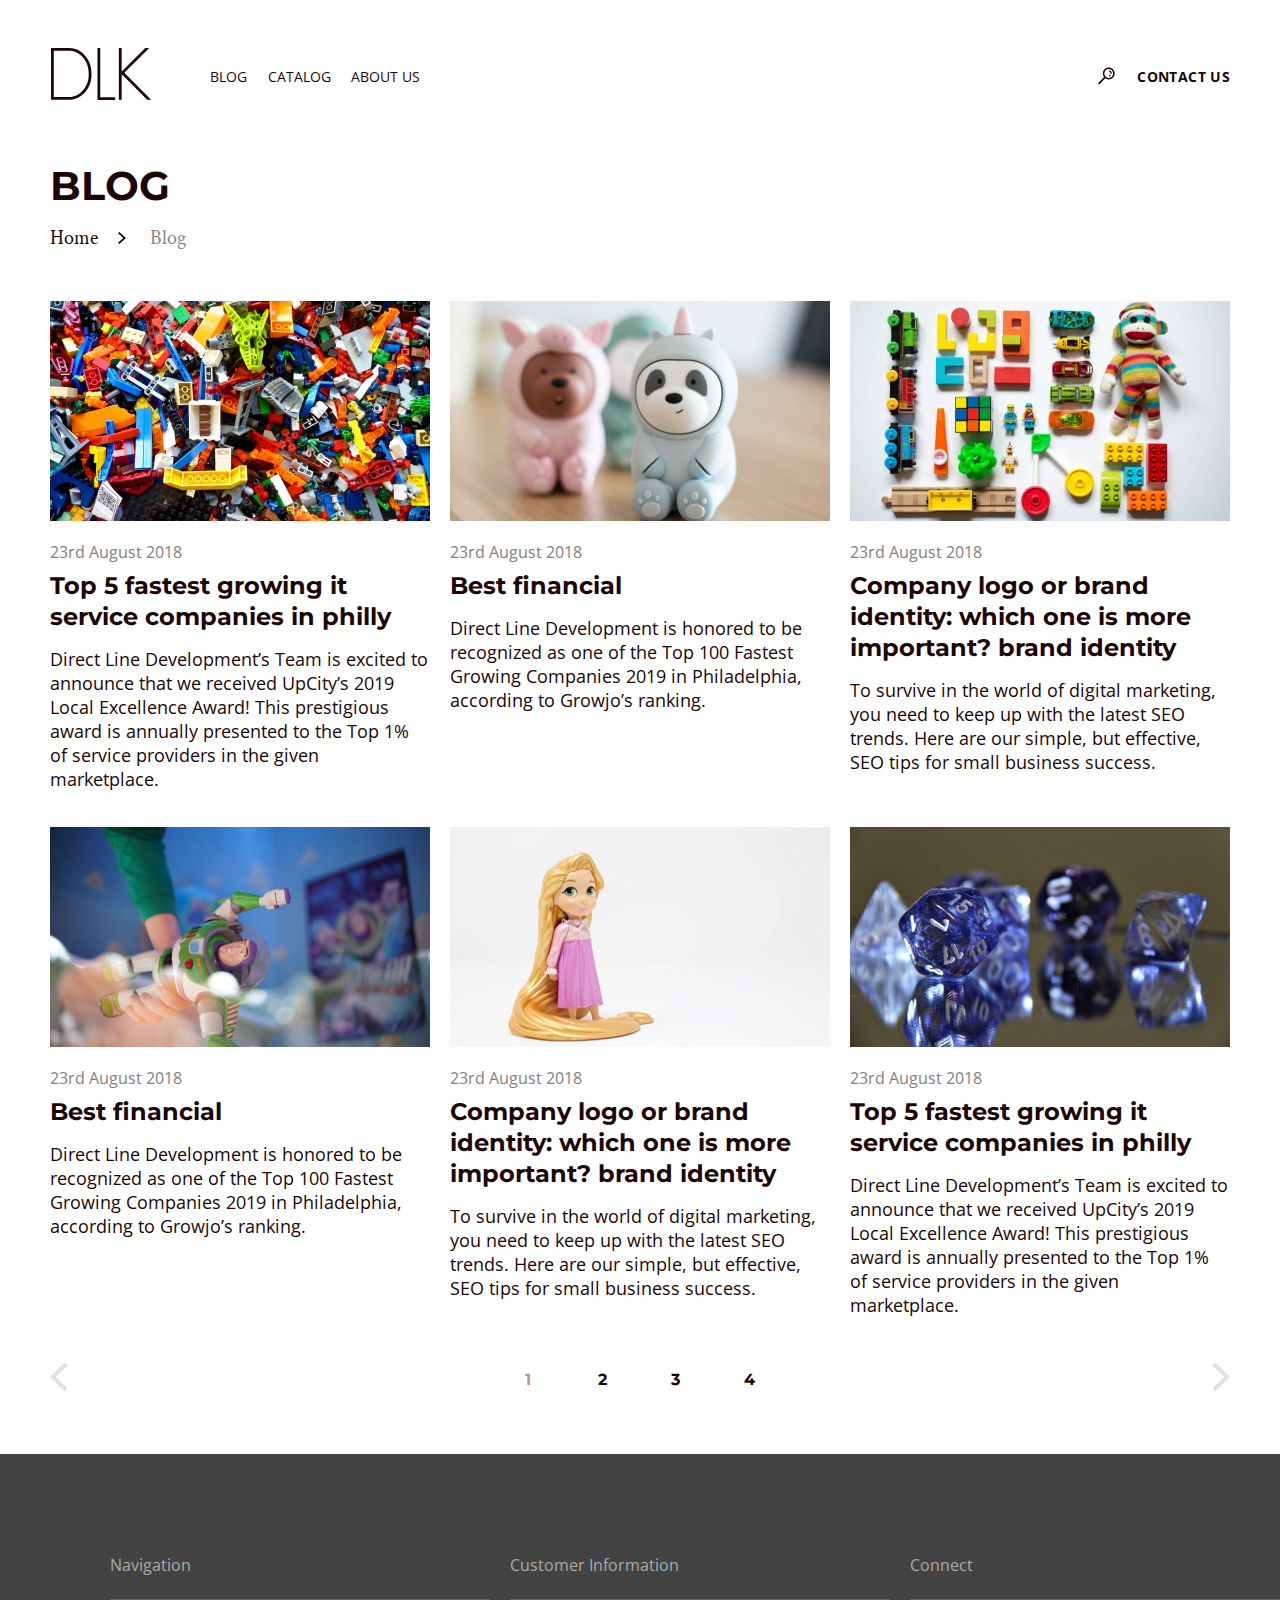
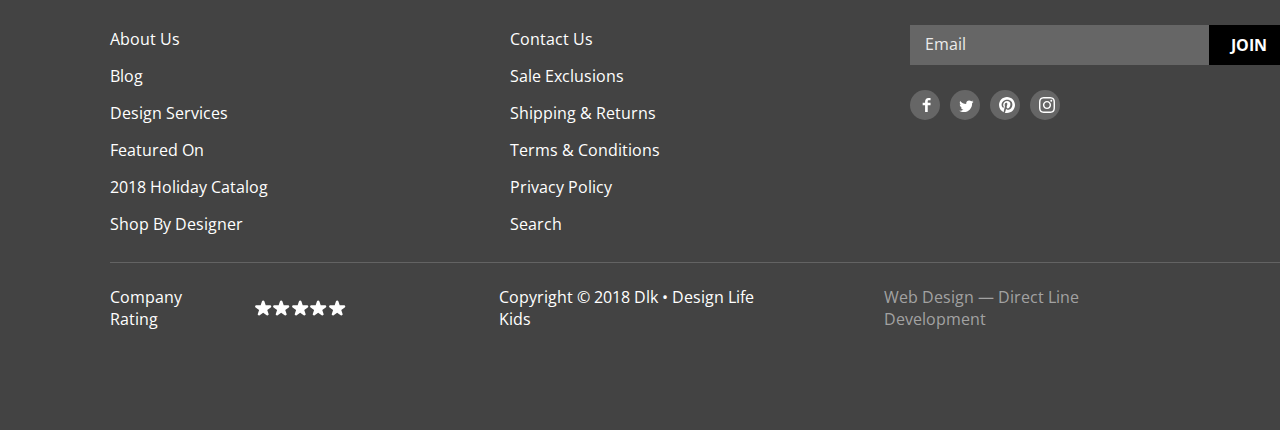
==== commit 69bd1b10: "project done" ====
--- a/pages/blog.html
+++ b/pages/blog.html
@@ -4,14 +4,21 @@
     <meta charset="UTF-8">
     <meta http-equiv="X-UA-Compatible" content="IE=edge">
     <meta name="viewport" content="width=device-width, initial-scale=1.0">
-    <link rel="stylesheet" href="/common.css">
+    <link rel="preconnect" href="https://fonts.googleapis.com">
+    <link rel="preconnect" href="https://fonts.gstatic.com" crossorigin>
+    <link href="https://fonts.googleapis.com/css2?family=Open+Sans:wght@400;700&display=swap" rel="stylesheet">
+    <link href="https://fonts.googleapis.com/css2?family=Montserrat:wght@200;600;700&display=swap" rel="stylesheet">
+    <link href="https://fonts.googleapis.com/css2?family=Crimson+Text:ital,wght@1,400;1,700&display=swap" rel="stylesheet">
+    <link href="https://fonts.googleapis.com/css2?family=Roboto&display=swap" rel="stylesheet">
+    <link rel="stylesheet" href="/styles/common_min.css">
+    <link rel="stylesheet" href="/styles/blog_min.css">
     <title>Blog</title>
 </head>
 <body>
     <header class="header container">
         <div class="nav__wrapper">
             <a href="/index.html">
-                <svg width="102" height="52" viewBox="0 0 102 52" fill="none" xmlns="http://www.w3.org/2000/svg">
+                <svg width="102" height="52" viewBox="0 0 102 52" fill="none" xmlns="http://www.w3.org/2000/svg" class="logo">
                     <path fill-rule="evenodd" clip-rule="evenodd" d="M0.997559 0H19.1259C32.1442 0 41.4377 12.3713 41.4377 24.0356V27.7332C41.4377 39.3974 32.1442 51.7689 19.1259 51.7689H0.997559V0ZM38.6487 24.0356C38.6487 13.5132 30.2391 2.77333 19.1259 2.77333H3.78653V48.9956H19.1259C30.2391 48.9956 38.6487 38.2557 38.6487 27.7333V24.0356Z" fill="#1E0606"/>
                     <path d="M47.4805 0H50.2694V49.2267H65.144V52H47.4805V0Z" fill="#1E0606"/>
                     <path d="M68.8626 0V51.7689H71.6516V27.3833L72.3362 26.7025L97.1676 51.7689H101.083L74.3083 24.7414L99.1893 0H95.2451L71.6516 23.4612V0H68.8626Z" fill="#1E0606"/>
@@ -32,17 +39,16 @@
             </nav>
         </div>
             <a href="/pages/contact.html" class="contact">
-                <svg width="18" height="18" viewBox="0 0 18 18" fill="none" xmlns="http://www.w3.org/2000/svg">
+                <svg width="17.21" height="17.58" viewBox="0 0 18 18" fill="none" xmlns="http://www.w3.org/2000/svg">
                     <path d="M11.2614 0.26001C7.83851 0.26001 5.05615 3.08001 5.05615 6.52001C5.05615 7.98001 5.55657 9.30002 6.37727 10.38L0.492277 16.32C0.151988 16.68 0.151988 17.24 0.492277 17.58C0.67243 17.76 0.892618 17.84 1.1128 17.84C1.35301 17.84 1.57319 17.76 1.75334 17.58L7.63834 11.62C8.65921 12.36 9.90026 12.78 11.2414 12.78C14.6643 12.78 17.4467 9.96001 17.4467 6.52001C17.4667 3.06001 14.6843 0.26001 11.2614 0.26001ZM11.2614 11.2C8.71926 11.2 6.65751 9.10001 6.65751 6.52001C6.65751 3.94001 8.71926 1.84001 11.2614 1.84001C13.8036 1.84001 15.8653 3.94001 15.8653 6.52001C15.8653 9.10001 13.8036 11.2 11.2614 11.2ZM14.364 6.60001C14.324 6.94001 14.0238 7.20001 13.6835 7.20001C13.6434 7.20001 13.6234 7.20001 13.5834 7.20001C13.2031 7.14001 12.9428 6.80001 12.9829 6.42001C13.123 5.38001 11.962 4.84001 11.902 4.82001C11.5617 4.66001 11.4015 4.24001 11.5617 3.90001C11.7218 3.56001 12.1221 3.40001 12.4825 3.54001C12.5625 3.56001 14.6443 4.52001 14.364 6.60001ZM12.9028 8.12001C13.0429 8.26001 13.143 8.48002 13.143 8.68002C13.143 8.90002 13.0629 9.10001 12.9028 9.24002C12.7627 9.38002 12.5425 9.48002 12.3423 9.48002C12.1422 9.48002 11.922 9.40001 11.7819 9.24002C11.6417 9.10001 11.5417 8.88002 11.5417 8.68002C11.5417 8.48002 11.6217 8.26001 11.7819 8.12001C11.922 7.98001 12.1422 7.88002 12.3423 7.88002C12.5425 7.88002 12.7427 7.96001 12.9028 8.12001Z" fill="#1E0606"/>
                     </svg>
-                    
-                Contact  Us
+                <p class="bold">Contact  Us</p>
             </a>
     </header>
-    <main>
-        <section>
+    <main class="container">
+        <section class="title__section">
             <h1>BLOG</h1>
-            <ul>
+            <ul class="pages__navlist italic small">
                 <li>
                     <a href="/index.html">Home</a>
                 </li>
@@ -51,85 +57,87 @@
                         <path fill-rule="evenodd" clip-rule="evenodd" d="M1.31229 0L0 1.17735L5.37541 6L0 10.8227L1.31229 12L8 6L1.31229 0Z" fill="#1E0606"/>
                     </svg>
                 </li>
-                <li>
+                <li class="pages__navlist_current pages__blog">
                     <a href="/pages/blog.html">Blog</a>
                 </li>
             </ul>
         </section>
-        <section>
-            <ul>
-                <li>
-                    <img src="/static/images/lego_chaos.jpg" alt="lego in chaos">
-                    <span>23rd August 2018</span>
-                    <a href="#">
-                        <h3>Top 5 fastest growing it service companies in philly</h3>
-                    </a>
-                    <p>Direct Line Development’s Team is excited to announce that we received UpCity’s 2019 Local Excellence Award! This prestigious award is annually presented to the Top 1% of service providers in the given marketplace.</p>
-                </li>
-                <li>
-                    <img src="/static/images/another_toys.jpg" alt="pig and unicorn toys">
-                    <span>23rd August 2018</span>
-                    <a href="#">
-                        <h3>Best financial</h3>
-                    </a>
-                    <p>Direct Line Development is honored to be recognized as one of the Top 100 Fastest Growing Companies 2019 in Philadelphia, according to Growjo’s ranking.</p>
-                </li>
-                <li>
-                    <img src="/static/images/stuff.jpg" alt="tiny toys">
-                    <span>23rd August 2018</span>
-                    <a href="#">
-                        <h3>Company logo or brand identity: which one is more important? brand identity</h3>
-                    </a>
-                    <p>To survive in the world of digital marketing, you need to keep up with the latest SEO trends. Here are our simple, but effective, SEO tips for small business success.</p>
-                </li>
-                <li>
-                    <img src="/static/images/buzz.jpg" alt="buzz from toys story">
-                    <span>23rd August 2018</span>
-                    <a href="#">
-                        <h3>Best financial</h3>
-                    </a>
-                    <p>Direct Line Development is honored to be recognized as one of the Top 100 Fastest Growing Companies 2019 in Philadelphia, according to Growjo’s ranking.</p>
-                </li>
-                <li>
-                    <img src="/static/images/rapunzel.jpg" alt="rapunzel">
-                    <span>23rd August 2018</span>
-                    <a href="#">
-                        <h3>Company logo or brand identity: which one is more important? brand identity</h3>
-                    </a>
-                    <p>To survive in the world of digital marketing, you need to keep up with the latest SEO trends. Here are our simple, but effective, SEO tips for small business success.</p>
-                </li>
-                <li>
-                    <img src="/static/images/dice.jpg" alt="dice">
-                    <span>23rd August 2018</span>
-                    <a href="#">
-                        <h3>Top 5 fastest growing it service companies in philly</h3>
-                    </a>
-                    <p>Direct Line Development’s Team is excited to announce that we received UpCity’s 2019 Local Excellence Award! This prestigious award is annually presented to the Top 1% of service providers in the given marketplace.</p>
+        <section class="blog__wrap">
+            <ul class="blog__list">
+                <li class="blog__list_item">
+                    <img width="380" height="220" src="/static/images/lego_chaos.jpg" alt="lego in chaos" class="blog__image">
+                    <span class="blog__date">23rd August 2018</span>
+                    <a href="#">
+                        <h3 class="blog__title bold">Top 5 fastest growing it service companies in philly</h3>
+                    </a>
+                    <p class="blog__description">Direct Line Development’s Team is excited to announce that we received UpCity’s 2019 Local Excellence Award! This prestigious award is annually presented to the Top 1% of service providers in the given marketplace.</p>
+                </li>
+                <li class="blog__list_item">
+                    <img width="380" height="220" src="/static/images/another_toys.jpg" alt="pig and unicorn toys" class="blog__image">
+                    <span class="blog__date">23rd August 2018</span>
+                    <a href="#">
+                        <h3 class="blog__title bold">Best financial</h3>
+                    </a>
+                    <p class="blog__description">Direct Line Development is honored to be recognized as one of the Top 100 Fastest Growing Companies 2019 in Philadelphia, according to Growjo’s ranking.</p>
+                </li>
+                <li class="blog__list_item">
+                    <img width="380" height="220" src="/static/images/stuff.jpg" alt="tiny toys" class="blog__image">
+                    <span class="blog__date">23rd August 2018</span>
+                    <a href="#">
+                        <h3 class="blog__title bold">Company logo or brand identity: which one is more important? brand identity</h3>
+                    </a>
+                    <p class="blog__description">To survive in the world of digital marketing, you need to keep up with the latest SEO trends. Here are our simple, but effective, SEO tips for small business success.</p>
+                </li>
+                <li class="blog__list_item">
+                    <img width="380" height="220" src="/static/images/buzz.jpg" alt="buzz from toys story" class="blog__image">
+                    <span class="blog__date">23rd August 2018</span>
+                    <a href="#">
+                        <h3 class="blog__title bold">Best financial</h3>
+                    </a>
+                    <p class="blog__description">Direct Line Development is honored to be recognized as one of the Top 100 Fastest Growing Companies 2019 in Philadelphia, according to Growjo’s ranking.</p>
+                </li>
+                <li class="blog__list_item">
+                    <img width="380" height="220" src="/static/images/rapunzel.jpg" alt="rapunzel" class="blog__image">
+                    <span class="blog__date">23rd August 2018</span>
+                    <a href="#">
+                        <h3 class="blog__title bold">Company logo or brand identity: which one is more important? brand identity</h3>
+                    </a>
+                    <p class="blog__description">To survive in the world of digital marketing, you need to keep up with the latest SEO trends. Here are our simple, but effective, SEO tips for small business success.</p>
+                </li>
+                <li class="blog__list_item">
+                    <img width="380" height="220" src="/static/images/dice.jpg" alt="dice" class="blog__image">
+                    <span class="blog__date">23rd August 2018</span>
+                    <a href="#">
+                        <h3 class="blog__title bold">Top 5 fastest growing it service companies in philly</h3>
+                    </a>
+                    <p class="blog__description">Direct Line Development’s Team is excited to announce that we received UpCity’s 2019 Local Excellence Award! This prestigious award is annually presented to the Top 1% of service providers in the given marketplace.</p>
                 </li>
             </ul>
-            <ul>
-                <li>
-                    <a href="#">
-                        <svg width="18" height="30" viewBox="0 0 18 30" fill="none" xmlns="http://www.w3.org/2000/svg">
+            <ul class="pagination">
+                <li>
+                    <a href="#">
+                        <svg class="pagination__arrow_left" width="18" height="30" viewBox="0 0 18 30" fill="none" xmlns="http://www.w3.org/2000/svg">
                         <path d="M16 2L3 15L16 28" stroke="#1E0606" stroke-opacity="0.12" stroke-width="4"/>
                         </svg>
                     </a>
                 </li>
-                <li>
-                    <a href="#">1</a>
-                </li>
-                <li>
-                    <a href="#">2</a>
-                </li>
-                <li>
-                    <a href="#">3</a>
-                </li>
-                <li>
-                    <a href="#">4</a>
-                </li>
-                <li>
-                    <a href="#">
-                        <svg width="18" height="30" viewBox="0 0 18 30" fill="none" xmlns="http://www.w3.org/2000/svg">
+                <ul class="pagination__pages bold">
+                    <li>
+                        <a href="#" class="page pagination__current_page">1</a>
+                    </li>
+                    <li>
+                        <a class="page" href="#">2</a>
+                    </li>
+                    <li>
+                        <a class="page" href="#">3</a>
+                    </li>
+                    <li>
+                        <a class="page" href="#">4</a>
+                    </li>
+                </ul>
+                <li>
+                    <a href="#">
+                        <svg class="pagination__arrow_right" width="18" height="30" viewBox="0 0 18 30" fill="none" xmlns="http://www.w3.org/2000/svg">
                             <path d="M2 2L15 15L2 28" stroke="#1E0606" stroke-opacity="0.12" stroke-width="4"/>
                         </svg>
                     </a>
@@ -138,108 +146,110 @@
         </section>
     </main>
     <footer class="footer">
-        <div class="footer__wrapper">
-            <section class="footer__navigation">
-                <h3 class="footer__title">Navigation</h3>
-                <hr class="footer__line">
-                <ul class="footer__navlist">
-                    <li>
-                        <a href="#" class="footer__text">About Us</a>
-                    </li>
-                    <li>
-                        <a href="/pages/blog.html" class="footer__text">Blog</a>
-                    </li>
-                    <li>
-                        <a href="#" class="footer__text">Design Services</a>
-                    </li>
-                    <li>
-                        <a href="#" class="footer__text">Featured On</a>
-                    </li>
-                    <li>
-                        <a href="#" class="footer__text">2018 Holiday Catalog</a>
-                    </li>
-                    <li>
-                        <a href="#" class="footer__text">Shop By Designer</a>
-                    </li>
-                </ul>
-            </section>
-            <section class="footer__customer_info">
-                <h3 class="footer__title">Customer Information</h3>
-                <hr class="footer__line">
-                <ul class="footer__customer_info_list">
-                    <li>
-                        <a href="/pages/contact.html" class="footer__text">Contact Us</a>
-                    </li>
-                    <li>
-                        <a href="#" class="footer__text">Sale Exclusions</a>
-                    </li>
-                    <li>
-                        <a href="#" class="footer__text">Shipping & Returns</a>
-                    </li>
-                    <li>
-                        <a href="#" class="footer__text">Terms & Conditions</a>
-                    </li>
-                    <li>
-                        <a href="#" class="footer__text">Privacy Policy</a>
-                    </li>
-                    <li>
-                        <a href="#" class="footer__text">Search</a>
-                    </li>
-                </ul>
-            </section>
-            <section class="footer__connect">
-                <h3 class="footer__title">Connect</h3>
-                <hr class="footer__line">
-                <form action="#" class="footer__form">
-                    <input type="email" placeholder="Email" class="footer__form_input">
-                    <button type="submit" class="footer__form_btn bold">Join</button>
-                </form>
-                <ul class="socials">
-                    <li class="socials__item">
-                        <a href="http://facebook.com">
-                            <svg width="9" height="16" viewBox="0 0 9 16" fill="none" xmlns="http://www.w3.org/2000/svg">
-                                <path fill-rule="evenodd" clip-rule="evenodd" d="M8.55271 3.36723H6.29671C6.03071 3.36723 5.73372 3.71723 5.73372 4.18523V5.81423H8.55271V8.13523H5.73372V15.1052H3.07071V8.13523H0.657715V5.81423H3.07071V4.44723C3.07071 2.48823 4.43171 0.894226 6.29671 0.894226H8.55271V3.36723Z" fill="white"/>
-                            </svg>
-                        </a>
-                    </li>
-                    <li class="socials__item">
-                        <a href="http://twitter.com">
-                            <svg width="15" height="13" viewBox="0 0 15 13" fill="none" xmlns="http://www.w3.org/2000/svg">
-                                <path fill-rule="evenodd" clip-rule="evenodd" d="M13.1006 3.28912C13.1056 3.41612 13.1096 3.54312 13.1096 3.67212C13.1096 7.57612 10.1366 12.0781 4.70258 12.0781C3.03458 12.0781 1.48058 11.5881 0.173584 10.7501C0.406584 10.7771 0.641584 10.7911 0.879584 10.7911C2.26358 10.7911 3.53758 10.3181 4.54858 9.52512C3.25558 9.50212 2.16558 8.64812 1.78758 7.47512C1.96858 7.51012 2.15458 7.52712 2.34458 7.52712C2.61358 7.52712 2.87458 7.49212 3.12258 7.42412C1.77158 7.15212 0.751584 5.95912 0.751584 4.52712V4.49012C1.15058 4.71112 1.60758 4.84412 2.09158 4.85912C1.29858 4.33012 0.777584 3.42612 0.777584 2.40012C0.777584 1.85912 0.922584 1.35212 1.17658 0.916122C2.63258 2.70312 4.81058 3.87912 7.26558 4.00212C7.21558 3.78512 7.19058 3.56012 7.19058 3.32812C7.19058 1.69712 8.51258 0.375122 10.1446 0.375122C10.9936 0.375122 11.7616 0.732122 12.2996 1.30712C12.9736 1.17612 13.6056 0.930122 14.1766 0.590122C13.9556 1.28112 13.4886 1.85912 12.8766 2.22512C13.4746 2.15412 14.0446 1.99612 14.5756 1.76012C14.1776 2.35212 13.6776 2.87312 13.1006 3.28912Z" fill="white"/>
-                            </svg>
-                        </a>
-                    </li>
-                    <li class="socials__item">
-                        <a href="http://pinterest.com">
-                            <svg width="16" height="16" viewBox="0 0 16 16" fill="none" xmlns="http://www.w3.org/2000/svg">
-                                <path fill-rule="evenodd" clip-rule="evenodd" d="M8.00047 0C3.58252 0 0 3.58158 0 8.00047C0 11.2754 1.97001 14.0902 4.78956 15.3273C4.76698 14.7694 4.78579 14.0977 4.92785 13.49C5.08214 12.8408 5.95708 9.1313 5.95708 9.1313C5.95708 9.1313 5.70212 8.62045 5.70212 7.865C5.70212 6.6796 6.38984 5.79432 7.24502 5.79432C7.97225 5.79432 8.3241 6.34092 8.3241 6.99571C8.3241 7.7267 7.85747 8.82084 7.61757 9.83407C7.41718 10.6836 8.04281 11.3751 8.88011 11.3751C10.3957 11.3751 11.4165 9.42859 11.4165 7.12177C11.4165 5.36908 10.2358 4.05668 8.08796 4.05668C5.66167 4.05668 4.14982 5.86582 4.14982 7.88663C4.14982 8.5847 4.35491 9.07579 4.67666 9.45587C4.82531 9.6318 4.84506 9.70142 4.79144 9.90275C4.75381 10.0486 4.66537 10.4042 4.62868 10.5444C4.57506 10.7466 4.41136 10.82 4.22885 10.7448C3.11025 10.2885 2.58999 9.0645 2.58999 7.68813C2.58999 5.41612 4.50638 2.68972 8.30717 2.68972C11.3619 2.68972 13.3724 4.90151 13.3724 7.27324C13.3724 10.4117 11.6282 12.7562 9.05509 12.7562C8.19239 12.7562 7.37955 12.2895 7.10108 11.7599C7.10108 11.7599 6.63633 13.6029 6.53848 13.9585C6.36914 14.5747 6.03704 15.1919 5.73317 15.6717C6.45287 15.8843 7.21303 16 8.00047 16C12.4184 16 16 12.4184 16 8.00047C16 3.58158 12.4184 0 8.00047 0Z" fill="white"/>
-                            </svg>
-                        </a>
-                    </li>
-                    <li class="socials__item">
-                        <a href="http://instagram.com">
-                            <svg width="16" height="16" viewBox="0 0 16 16" fill="none" xmlns="http://www.w3.org/2000/svg">
-                                <path fill-rule="evenodd" clip-rule="evenodd" d="M8.00003 0C5.82733 0 5.5549 0.0092 4.70163 0.0481333C3.8501 0.0869667 3.26857 0.222233 2.7597 0.42C2.23363 0.624433 1.7875 0.897967 1.3427 1.3427C0.897967 1.7875 0.624433 2.23363 0.42 2.7597C0.222233 3.26857 0.0869667 3.8501 0.0481333 4.7016C0.0092 5.5549 0 5.82733 0 8C0 10.1727 0.0092 10.4451 0.0481333 11.2984C0.0869667 12.1499 0.222233 12.7314 0.42 13.2403C0.624433 13.7664 0.897967 14.2125 1.3427 14.6573C1.7875 15.102 2.23363 15.3756 2.7597 15.58C3.26857 15.7778 3.8501 15.913 4.70163 15.9519C5.5549 15.9908 5.82733 16 8.00003 16C10.1727 16 10.4451 15.9908 11.2984 15.9519C12.1499 15.913 12.7314 15.7778 13.2403 15.58C13.7664 15.3756 14.2125 15.102 14.6573 14.6573C15.102 14.2125 15.3756 13.7664 15.58 13.2403C15.7778 12.7314 15.913 12.1499 15.9519 11.2984C15.9908 10.4451 16 10.1727 16 8C16 5.82733 15.9908 5.5549 15.9519 4.7016C15.913 3.8501 15.7778 3.26857 15.58 2.7597C15.3756 2.23363 15.102 1.7875 14.6573 1.3427C14.2125 0.897967 13.7664 0.624433 13.2403 0.42C12.7314 0.222233 12.1499 0.0869667 11.2984 0.0481333C10.4451 0.0092 10.1727 0 8.00003 0ZM8.00003 1.44143C10.1361 1.44143 10.3891 1.4496 11.2327 1.4881C12.0127 1.52367 12.4363 1.65397 12.7182 1.76353C13.0916 1.90867 13.3581 2.08203 13.638 2.362C13.918 2.6419 14.0913 2.9084 14.2365 3.28183C14.346 3.56373 14.4763 3.98733 14.5119 4.7673C14.5504 5.61087 14.5586 5.8639 14.5586 8C14.5586 10.1361 14.5504 10.3891 14.5119 11.2327C14.4763 12.0127 14.346 12.4363 14.2365 12.7182C14.0913 13.0916 13.918 13.3581 13.638 13.638C13.3581 13.918 13.0916 14.0913 12.7182 14.2365C12.4363 14.346 12.0127 14.4763 11.2327 14.5119C10.3892 14.5504 10.1363 14.5586 8.00003 14.5586C5.86373 14.5586 5.61077 14.5504 4.7673 14.5119C3.98733 14.4763 3.56373 14.346 3.28183 14.2365C2.9084 14.0913 2.64193 13.918 2.36197 13.638C2.08207 13.3581 1.90867 13.0916 1.76353 12.7182C1.65397 12.4363 1.52367 12.0127 1.4881 11.2327C1.4496 10.3891 1.44143 10.1361 1.44143 8C1.44143 5.8639 1.4496 5.61087 1.4881 4.7673C1.52367 3.98733 1.65397 3.56373 1.76353 3.28183C1.90867 2.9084 2.08203 2.6419 2.36197 2.362C2.64193 2.08203 2.9084 1.90867 3.28183 1.76353C3.56373 1.65397 3.98733 1.52367 4.7673 1.4881C5.61087 1.4496 5.8639 1.44143 8.00003 1.44143ZM3.8919 8C3.8919 5.73113 5.73113 3.8919 8.00003 3.8919C10.2689 3.8919 12.1081 5.73113 12.1081 8C12.1081 10.2689 10.2689 12.1081 8.00003 12.1081C5.73113 12.1081 3.8919 10.2689 3.8919 8ZM8.00003 10.6667C6.52723 10.6667 5.33333 9.47277 5.33333 8C5.33333 6.52723 6.52723 5.33333 8.00003 5.33333C9.47277 5.33333 10.6667 6.52723 10.6667 8C10.6667 9.47277 9.47277 10.6667 8.00003 10.6667ZM12.2704 4.68957C12.8006 4.68957 13.2304 4.2598 13.2304 3.7296C13.2304 3.1994 12.8006 2.76957 12.2704 2.76957C11.7402 2.76957 11.3104 3.1994 11.3104 3.7296C11.3104 4.2598 11.7402 4.68957 12.2704 4.68957Z" fill="white"/>
-                            </svg>
-                        </a>
-                    </li>
-                </ul>
-            </section>
+        <div class="container">
+                <div class="footer__wrapper">
+                    <section class="footer__navigation">
+                        <h3 class="footer__title">Navigation</h3>
+                        <hr class="footer__line">
+                        <ul class="footer__navlist">
+                            <li>
+                                <a href="#" class="footer__text">About Us</a>
+                            </li>
+                            <li>
+                                <a href="/pages/blog.html" class="footer__text">Blog</a>
+                            </li>
+                            <li>
+                                <a href="#" class="footer__text">Design Services</a>
+                            </li>
+                            <li>
+                                <a href="#" class="footer__text">Featured On</a>
+                            </li>
+                            <li>
+                                <a href="#" class="footer__text">2018 Holiday Catalog</a>
+                            </li>
+                            <li>
+                                <a href="#" class="footer__text">Shop By Designer</a>
+                            </li>
+                        </ul>
+                    </section>
+                    <section class="footer__customer_info">
+                        <h3 class="footer__title">Customer Information</h3>
+                        <hr class="footer__line">
+                        <ul class="footer__customer_info_list">
+                            <li>
+                                <a href="/pages/contact.html" class="footer__text">Contact Us</a>
+                            </li>
+                            <li>
+                                <a href="#" class="footer__text">Sale Exclusions</a>
+                            </li>
+                            <li>
+                                <a href="#" class="footer__text">Shipping & Returns</a>
+                            </li>
+                            <li>
+                                <a href="#" class="footer__text">Terms & Conditions</a>
+                            </li>
+                            <li>
+                                <a href="#" class="footer__text">Privacy Policy</a>
+                            </li>
+                            <li>
+                                <a href="#" class="footer__text">Search</a>
+                            </li>
+                        </ul>
+                    </section>
+                    <section class="footer__connect">
+                        <h3 class="footer__title">Connect</h3>
+                        <hr class="footer__line">
+                        <form action="#" class="footer__form">
+                            <input type="email" placeholder="Email" class="footer__form_input">
+                            <button type="submit" class="button footer__form_btn bold">Join</button>
+                        </form>
+                        <ul class="socials">
+                            <li class="socials__item">
+                                <a href="http://facebook.com">
+                                    <svg width="9" height="16" viewBox="0 0 9 16" fill="none" xmlns="http://www.w3.org/2000/svg">
+                                        <path fill-rule="evenodd" clip-rule="evenodd" d="M8.55271 3.36723H6.29671C6.03071 3.36723 5.73372 3.71723 5.73372 4.18523V5.81423H8.55271V8.13523H5.73372V15.1052H3.07071V8.13523H0.657715V5.81423H3.07071V4.44723C3.07071 2.48823 4.43171 0.894226 6.29671 0.894226H8.55271V3.36723Z" fill="white"/>
+                                    </svg>
+                                </a>
+                            </li>
+                            <li class="socials__item">
+                                <a href="http://twitter.com">
+                                    <svg width="15" height="13" viewBox="0 0 15 13" fill="none" xmlns="http://www.w3.org/2000/svg">
+                                        <path fill-rule="evenodd" clip-rule="evenodd" d="M13.1006 3.28912C13.1056 3.41612 13.1096 3.54312 13.1096 3.67212C13.1096 7.57612 10.1366 12.0781 4.70258 12.0781C3.03458 12.0781 1.48058 11.5881 0.173584 10.7501C0.406584 10.7771 0.641584 10.7911 0.879584 10.7911C2.26358 10.7911 3.53758 10.3181 4.54858 9.52512C3.25558 9.50212 2.16558 8.64812 1.78758 7.47512C1.96858 7.51012 2.15458 7.52712 2.34458 7.52712C2.61358 7.52712 2.87458 7.49212 3.12258 7.42412C1.77158 7.15212 0.751584 5.95912 0.751584 4.52712V4.49012C1.15058 4.71112 1.60758 4.84412 2.09158 4.85912C1.29858 4.33012 0.777584 3.42612 0.777584 2.40012C0.777584 1.85912 0.922584 1.35212 1.17658 0.916122C2.63258 2.70312 4.81058 3.87912 7.26558 4.00212C7.21558 3.78512 7.19058 3.56012 7.19058 3.32812C7.19058 1.69712 8.51258 0.375122 10.1446 0.375122C10.9936 0.375122 11.7616 0.732122 12.2996 1.30712C12.9736 1.17612 13.6056 0.930122 14.1766 0.590122C13.9556 1.28112 13.4886 1.85912 12.8766 2.22512C13.4746 2.15412 14.0446 1.99612 14.5756 1.76012C14.1776 2.35212 13.6776 2.87312 13.1006 3.28912Z" fill="white"/>
+                                    </svg>
+                                </a>
+                            </li>
+                            <li class="socials__item">
+                                <a href="http://pinterest.com">
+                                    <svg width="16" height="16" viewBox="0 0 16 16" fill="none" xmlns="http://www.w3.org/2000/svg">
+                                        <path fill-rule="evenodd" clip-rule="evenodd" d="M8.00047 0C3.58252 0 0 3.58158 0 8.00047C0 11.2754 1.97001 14.0902 4.78956 15.3273C4.76698 14.7694 4.78579 14.0977 4.92785 13.49C5.08214 12.8408 5.95708 9.1313 5.95708 9.1313C5.95708 9.1313 5.70212 8.62045 5.70212 7.865C5.70212 6.6796 6.38984 5.79432 7.24502 5.79432C7.97225 5.79432 8.3241 6.34092 8.3241 6.99571C8.3241 7.7267 7.85747 8.82084 7.61757 9.83407C7.41718 10.6836 8.04281 11.3751 8.88011 11.3751C10.3957 11.3751 11.4165 9.42859 11.4165 7.12177C11.4165 5.36908 10.2358 4.05668 8.08796 4.05668C5.66167 4.05668 4.14982 5.86582 4.14982 7.88663C4.14982 8.5847 4.35491 9.07579 4.67666 9.45587C4.82531 9.6318 4.84506 9.70142 4.79144 9.90275C4.75381 10.0486 4.66537 10.4042 4.62868 10.5444C4.57506 10.7466 4.41136 10.82 4.22885 10.7448C3.11025 10.2885 2.58999 9.0645 2.58999 7.68813C2.58999 5.41612 4.50638 2.68972 8.30717 2.68972C11.3619 2.68972 13.3724 4.90151 13.3724 7.27324C13.3724 10.4117 11.6282 12.7562 9.05509 12.7562C8.19239 12.7562 7.37955 12.2895 7.10108 11.7599C7.10108 11.7599 6.63633 13.6029 6.53848 13.9585C6.36914 14.5747 6.03704 15.1919 5.73317 15.6717C6.45287 15.8843 7.21303 16 8.00047 16C12.4184 16 16 12.4184 16 8.00047C16 3.58158 12.4184 0 8.00047 0Z" fill="white"/>
+                                    </svg>
+                                </a>
+                            </li>
+                            <li class="socials__item">
+                                <a href="http://instagram.com">
+                                    <svg width="16" height="16" viewBox="0 0 16 16" fill="none" xmlns="http://www.w3.org/2000/svg">
+                                        <path fill-rule="evenodd" clip-rule="evenodd" d="M8.00003 0C5.82733 0 5.5549 0.0092 4.70163 0.0481333C3.8501 0.0869667 3.26857 0.222233 2.7597 0.42C2.23363 0.624433 1.7875 0.897967 1.3427 1.3427C0.897967 1.7875 0.624433 2.23363 0.42 2.7597C0.222233 3.26857 0.0869667 3.8501 0.0481333 4.7016C0.0092 5.5549 0 5.82733 0 8C0 10.1727 0.0092 10.4451 0.0481333 11.2984C0.0869667 12.1499 0.222233 12.7314 0.42 13.2403C0.624433 13.7664 0.897967 14.2125 1.3427 14.6573C1.7875 15.102 2.23363 15.3756 2.7597 15.58C3.26857 15.7778 3.8501 15.913 4.70163 15.9519C5.5549 15.9908 5.82733 16 8.00003 16C10.1727 16 10.4451 15.9908 11.2984 15.9519C12.1499 15.913 12.7314 15.7778 13.2403 15.58C13.7664 15.3756 14.2125 15.102 14.6573 14.6573C15.102 14.2125 15.3756 13.7664 15.58 13.2403C15.7778 12.7314 15.913 12.1499 15.9519 11.2984C15.9908 10.4451 16 10.1727 16 8C16 5.82733 15.9908 5.5549 15.9519 4.7016C15.913 3.8501 15.7778 3.26857 15.58 2.7597C15.3756 2.23363 15.102 1.7875 14.6573 1.3427C14.2125 0.897967 13.7664 0.624433 13.2403 0.42C12.7314 0.222233 12.1499 0.0869667 11.2984 0.0481333C10.4451 0.0092 10.1727 0 8.00003 0ZM8.00003 1.44143C10.1361 1.44143 10.3891 1.4496 11.2327 1.4881C12.0127 1.52367 12.4363 1.65397 12.7182 1.76353C13.0916 1.90867 13.3581 2.08203 13.638 2.362C13.918 2.6419 14.0913 2.9084 14.2365 3.28183C14.346 3.56373 14.4763 3.98733 14.5119 4.7673C14.5504 5.61087 14.5586 5.8639 14.5586 8C14.5586 10.1361 14.5504 10.3891 14.5119 11.2327C14.4763 12.0127 14.346 12.4363 14.2365 12.7182C14.0913 13.0916 13.918 13.3581 13.638 13.638C13.3581 13.918 13.0916 14.0913 12.7182 14.2365C12.4363 14.346 12.0127 14.4763 11.2327 14.5119C10.3892 14.5504 10.1363 14.5586 8.00003 14.5586C5.86373 14.5586 5.61077 14.5504 4.7673 14.5119C3.98733 14.4763 3.56373 14.346 3.28183 14.2365C2.9084 14.0913 2.64193 13.918 2.36197 13.638C2.08207 13.3581 1.90867 13.0916 1.76353 12.7182C1.65397 12.4363 1.52367 12.0127 1.4881 11.2327C1.4496 10.3891 1.44143 10.1361 1.44143 8C1.44143 5.8639 1.4496 5.61087 1.4881 4.7673C1.52367 3.98733 1.65397 3.56373 1.76353 3.28183C1.90867 2.9084 2.08203 2.6419 2.36197 2.362C2.64193 2.08203 2.9084 1.90867 3.28183 1.76353C3.56373 1.65397 3.98733 1.52367 4.7673 1.4881C5.61087 1.4496 5.8639 1.44143 8.00003 1.44143ZM3.8919 8C3.8919 5.73113 5.73113 3.8919 8.00003 3.8919C10.2689 3.8919 12.1081 5.73113 12.1081 8C12.1081 10.2689 10.2689 12.1081 8.00003 12.1081C5.73113 12.1081 3.8919 10.2689 3.8919 8ZM8.00003 10.6667C6.52723 10.6667 5.33333 9.47277 5.33333 8C5.33333 6.52723 6.52723 5.33333 8.00003 5.33333C9.47277 5.33333 10.6667 6.52723 10.6667 8C10.6667 9.47277 9.47277 10.6667 8.00003 10.6667ZM12.2704 4.68957C12.8006 4.68957 13.2304 4.2598 13.2304 3.7296C13.2304 3.1994 12.8006 2.76957 12.2704 2.76957C11.7402 2.76957 11.3104 3.1994 11.3104 3.7296C11.3104 4.2598 11.7402 4.68957 12.2704 4.68957Z" fill="white"/>
+                                    </svg>
+                                </a>
+                            </li>
+                        </ul>
+                    </section>
+                </div>
         </div>
-        <hr class="footer__line long">
-        <div class="footer__lower_wrapper">
+        <hr class="footer__line long container">
+        <div class="footer__lower_wrapper container">
             <fieldset class="footer__rating">
-                <label for="rating" class="footer__text">Company Rating</label>
+                <label for="rating" class="rating__label">Company Rating</label>
                 <div class="rating_group">
-                    <input class="rating_star" type="radio" name="rating" value="Ужасно">
-                    <input class="rating_star" type="radio" name="rating" value="Плохо">
-                    <input class="rating_star" type="radio" name="rating" value="Нормально">
-                    <input class="rating_star" type="radio" name="rating" value="Хорошо">
-                    <input class="rating_star" type="radio" name="rating" value="Отлично">
+                    <input class="rating_star" type="radio" name="rating" id="rating" value="Ужасно">
+                    <input class="rating_star star-2" type="radio" name="rating" id="rating" value="Плохо">
+                    <input class="rating_star star-3" type="radio" name="rating" id="rating" value="Нормально">
+                    <input class="rating_star star-4" type="radio" name="rating" id="rating" value="Хорошо">
+                    <input class="rating_star star-5" type="radio" name="rating" id="rating" value="Отлично">
                 </div>
             </fieldset>
-            <p class="footer__text copyright">Copyright © 2018 Dlk • Design Life Kids</p>
-            <p class="dl">Web Design — Direct Line Development</p>
+            <p class="copyright">Copyright © 2018 Dlk • Design Life Kids</p>
+            <a class="dl" href="http://dlacademy.ru">Web Design — Direct Line Development</a>
         </div>
     </footer>
 </body>
--- a/styles/common_min.css
+++ b/styles/common_min.css
@@ -0,0 +1 @@
+body{font-family:'Open Sans',sans-serif}*{list-style-type:none;text-decoration:none;color:#1E0606;padding:0;box-sizing:border-box;margin:0}.container{max-width:1180px;margin:0 auto}.header{display:flex;margin-top:48px;align-items:center;text-transform:uppercase;justify-content:space-between;font-size:14px}.nav__wrapper{display:flex;align-items:center}.nav__list{display:flex;column-gap:20.5px;margin-left:58px}.contact{display:flex;align-items:center;column-gap:22px;letter-spacing:.36px}h1,h2{font-family:'Montserrat',sans-serif;text-transform:uppercase}h1{font-size:40px}h2{font-size:38px}.italic{font-family:'Crimson Text',serif}.small{font-size:20px}.big{font-size:26px}.bold{font-weight:700}.hidden{display:none}.logo:hover,.nav__list_item:hover,.contact:hover,.socials__item:hover{opacity:.5}.logo:active,.nav__list_item:active,.contact:active,.socials__item:active{opacity:.2}.footer__text:hover{color:#AAA}.footer__form_input:hover{border-top:2px solid #FFF;border-left:2px solid #FFF;border-bottom:2px solid #FFF}.dl:hover{color:#FFF;text-decoration:underline}.footer__rating:hover .rating__label{color:#C29974}.button{color:#fff;font-size:16px;background-color:#000;padding:9px 22px;display:inline-block;cursor:pointer;text-transform:uppercase;font-family:'Open Sans',sans-serif;border:none}.button:hover{background-color:#C29974}.button:active{background-color:#CFAF91}.button:disabled{background-color:#C7C1C1}.title__section{margin-top:57px;display:flex;flex-direction:column;gap:15px}.pages__navlist{display:flex;gap:20px}.pages__navlist_current{opacity:.5}.pagination{display:flex;align-items:center;justify-content:space-between;margin-top:42px;margin-bottom:57px}.pagination__arrow_left:hover{background-image:url(/static/icons/swipe_left_hover.svg)}.pagination__arrow_right:hover{background-image:url(/static/icons/swipe_right_hover.svg)}.pagination__arrow_left:active{background-image:url(/static/icons/swipe_left_hover.svg);opacity:.7}.pagination__arrow_right:active{background-image:url(/static/icons/swipe_right_hover.svg);opacity:.7}.pagination__pages{display:flex;gap:64px;font-family:'Montserrat',sans-serif}.pagination__current_page{color:#C29974;margin-right:3px}.page:hover{color:#AAA}.footer{background-color:#434343;padding:100px 110px}.footer__wrapper{display:flex;column-gap:20px;line-height:22px}.footer__title{color:#AAA;font-weight:400;font-size:16px}.footer__line{width:380px;height:1px;color:#666;background-color:#666666ed;border:none;margin-top:23px}.footer__navigation,.footer__customer_info{display:flex;flex-direction:column}.footer__navlist,.footer__customer_info_list{margin-top:28px;display:flex;flex-direction:column;row-gap:15px}.footer__text,.rating__label{color:#FFF;font-weight:400}.footer__form{margin-top:25px;display:flex}.footer__form_input{width:299px;height:40px;background-color:#666;border:none;font-family:'Open Sans',sans-serif}.footer__form_input::placeholder{color:#EBEBEB;padding:9px 0 9px 15px;font-family:'Open Sans',sans-serif;font-size:16px;line-height:21.79px}.socials{display:flex;margin-top:25px;column-gap:10px}.socials__item{background-color:#666;width:30px;height:30px;border-radius:15px;display:flex;justify-content:center;align-items:center;padding-top:3px;padding-left:3px;cursor:pointer}.long{width:1180px;margin-top:27px}.footer__lower_wrapper{display:flex;margin-top:23px;line-height:22px}.footer__rating{display:flex;align-items:center;column-gap:28px;border:none}.rating_group{position:relative;width:97px;height:16px;background-image:url(/static/icons/star.svg);background-size:17px 16px;background-repeat:space}.rating_star{position:absolute;top:0;left:0;width:17px;height:17px;appearance:none;font-size:inherit;margin:0;cursor:pointer}.rating_star:nth-of-type(1){z-index:5;width:17px}.rating_star:nth-of-type(1):hover,.rating_star:nth-of-type(1):active,.rating_star:nth-of-type(1):focus{background-image:url(/static/icons/star_chosen.svg);z-index:5;width:17px;height:17px;background-repeat:no-repeat;background-size:contain}.rating_star:nth-of-type(2){z-index:4;width:35px}.rating_star:nth-of-type(2):hover,.rating_star:nth-of-type(2):active,.rating_star:nth-of-type(2):focus{background-image:url(/static/icons/star_chosen.svg);z-index:4;width:38px;height:16px;background-size:contain;background-repeat:space}.rating_star:nth-of-type(3){z-index:3;width:55px}.rating_star:nth-of-type(3):hover,.rating_star:nth-of-type(3):active,.rating_star:nth-of-type(3):focus{background-image:url(/static/icons/star_chosen.svg);z-index:3;width:57px;height:16px;background-size:contain;background-repeat:space}.rating_star:nth-of-type(4){z-index:2;width:77px}.rating_star:nth-of-type(4):hover,.rating_star:nth-of-type(4):active,.rating_star:nth-of-type(4):focus{background-image:url(/static/icons/star_chosen.svg);z-index:2;width:77px;height:16px;background-size:contain;background-repeat:space}.rating_star:nth-of-type(5){z-index:1;width:97px}.rating_star:nth-of-type(5):hover,.rating_star:nth-of-type(5):active,.rating_star:nth-of-type(5):focus{background-image:url(/static/icons/star_chosen.svg);z-index:1;width:97px;height:16px;background-size:contain;background-repeat:space}.copyright{color:#FFF;font-weight:400;padding-left:153px}.dl{color:#A2A2A2;padding-left:109px}.checkbox{appearance:none;cursor:pointer}.checkbox:disabled::before{background-image:url(/static/icons/checkbox__dis.svg)}.checkbox:disabled>label{color:#908484}.checkbox::before{content:'';display:inline-flex;width:19px;height:19px;background-image:url(/static/icons/checkbox_form.svg)}.checkbox:checked::before{background-image:url(/static/icons/checkbox_checked.svg)}.feedback__wrap{position:fixed;width:100%;height:100%;background-color:#7D97DACC;top:0;left:0;display:none;padding-top:113px;padding-left:360px;z-index:9999}.feedback__wrap_open{display:flex}.popup__wrap{display:flex;gap:10px}.form__button_inactive{background-color:#C1C1C1;border:none;color:#E1E1E1}.close__btn{width:15px;height:15px;border:none;background-color:transparent;background-image:url(/static/icons/close_btn.svg);cursor:pointer}.close__btn:hover{opacity:.7}.close__btn:active{opacity:.4}.roboto{font-family:'Roboto',sans-serif;font-size:14px}.feedback__form{width:680px;padding:42px 40px;background-color:#E5EAF8;display:flex;flex-direction:column;border:none;font-size:14px;line-height:16px}.feedback__form_name,.phone__wrap,.email__wrap{display:flex;flex-direction:column;gap:3px}.input__border{border:1px solid rgba(0,0,0,0.2)}.input__name{width:600px;height:50px;margin-top:4px;font-size:18px;font-family:'Open Sans',sans-serif;padding-top:14px;padding-left:20px;padding-bottom:11px}.input__name:hover,.input__name:active,.input__phone_and_email:hover,.input__phone_and_email:active,.input__message:hover,.input__message:active{border:1px solid #C29974}.input__name:disabled,.input__phone_and_email:disabled,.input__message:disabled{border:1px solid #EBEBEB}.phone_and_email__wrap{display:flex;margin-top:20px;justify-content:space-between}.input__phone_and_email{width:290px;height:50px;margin-top:4px}.message__wrap{display:flex;flex-direction:column;margin-top:20px;gap:3px}.input__message{resize:none;max-height:150px;margin-top:5px}.agreement__wrap{margin-top:19px;margin-bottom:6px;display:flex;align-items:center;font-size:14px;line-height:16px;gap:15px}.form__button{max-width:106px;margin-top:10px}--- a/styles/blog_min.css
+++ b/styles/blog_min.css
@@ -0,0 +1 @@
+.pages__blog{margin-left:4px}.blog__list{display:flex;flex-wrap:wrap;column-gap:20px;row-gap:36px;margin-top:50px;margin-bottom:45px}.blog__list_item{max-width:380px}.blog__list_item>a:hover,.blog__list_item>a:active{text-decoration:underline}.blog__image{margin-bottom:15px}.blog__date{display:inline-block;color:#818181;font-size:16px;line-height:22px;margin-bottom:7px}.blog__title{margin-bottom:15px;font-family:'Montserrat',sans-serif;font-size:24px;line-height:31px}.blog__description{font-size:18px}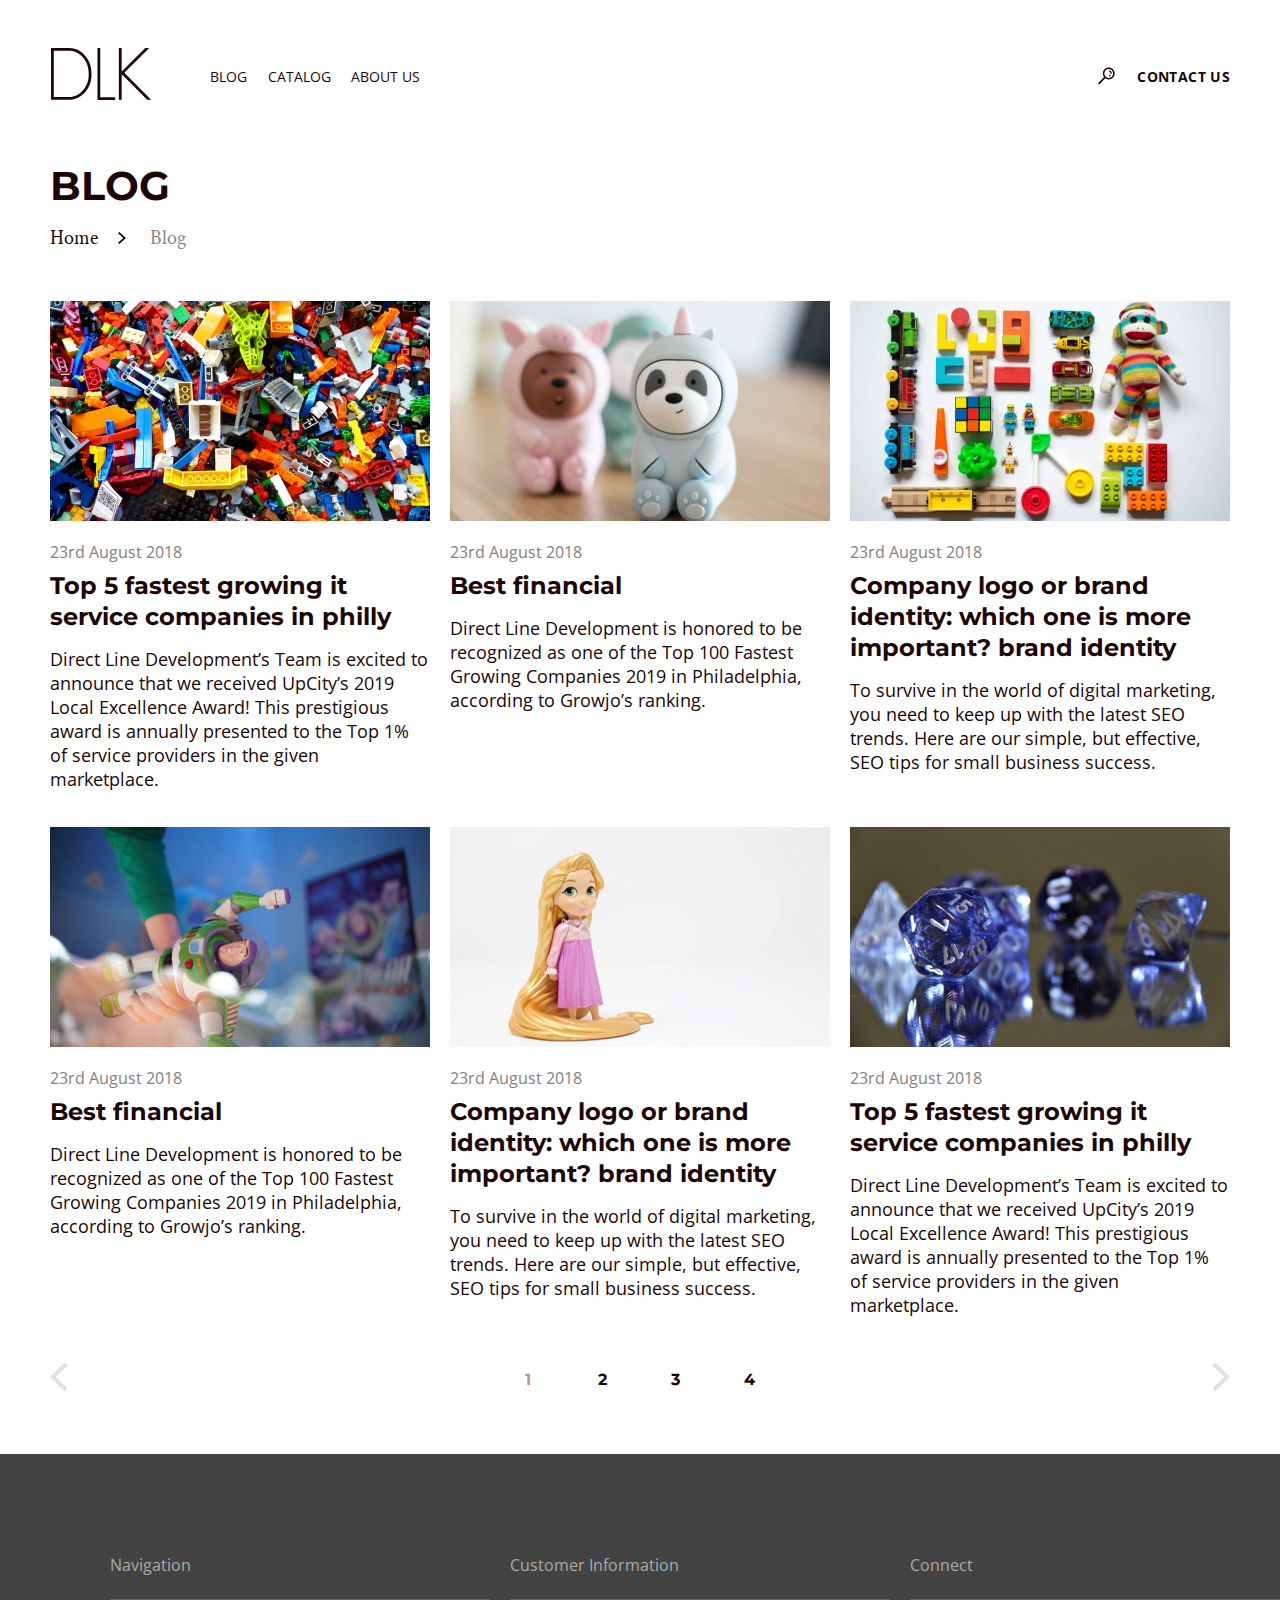
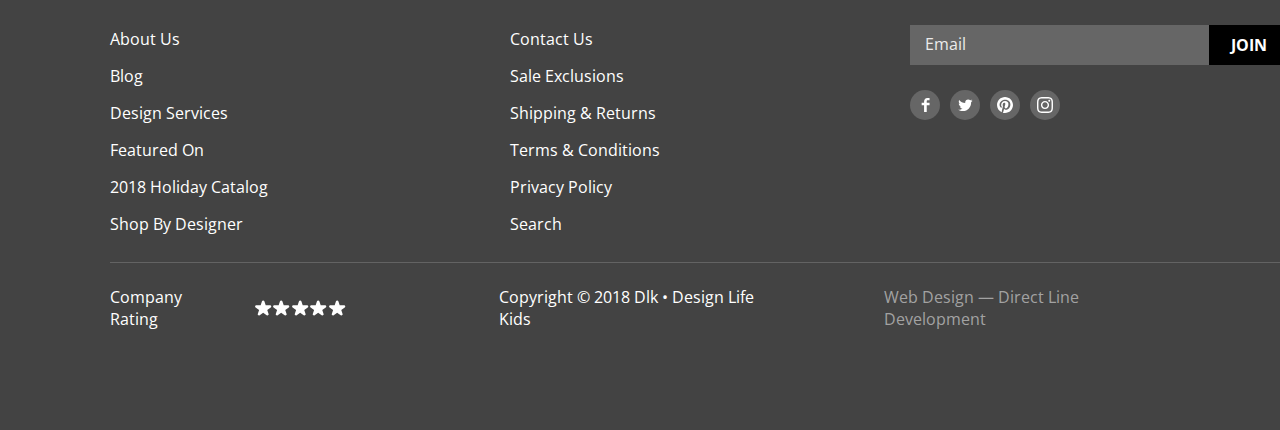
==== commit 0c1f0948: "project done (еще немного правок)" ====
--- a/pages/blog.html
+++ b/pages/blog.html
@@ -113,36 +113,32 @@
                     <p class="blog__description">Direct Line Development’s Team is excited to announce that we received UpCity’s 2019 Local Excellence Award! This prestigious award is annually presented to the Top 1% of service providers in the given marketplace.</p>
                 </li>
             </ul>
-            <ul class="pagination">
-                <li>
-                    <a href="#">
-                        <svg class="pagination__arrow_left" width="18" height="30" viewBox="0 0 18 30" fill="none" xmlns="http://www.w3.org/2000/svg">
-                        <path d="M16 2L3 15L16 28" stroke="#1E0606" stroke-opacity="0.12" stroke-width="4"/>
-                        </svg>
-                    </a>
-                </li>
-                <ul class="pagination__pages bold">
-                    <li>
-                        <a href="#" class="page pagination__current_page">1</a>
-                    </li>
-                    <li>
-                        <a class="page" href="#">2</a>
-                    </li>
-                    <li>
-                        <a class="page" href="#">3</a>
-                    </li>
-                    <li>
-                        <a class="page" href="#">4</a>
-                    </li>
-                </ul>
-                <li>
-                    <a href="#">
-                        <svg class="pagination__arrow_right" width="18" height="30" viewBox="0 0 18 30" fill="none" xmlns="http://www.w3.org/2000/svg">
-                            <path d="M2 2L15 15L2 28" stroke="#1E0606" stroke-opacity="0.12" stroke-width="4"/>
-                        </svg>
-                    </a>
+            <div class="pagination">
+                <a href="#">
+                    <svg class="pagination__arrow_left" width="18" height="30" viewBox="0 0 18 30" fill="none" xmlns="http://www.w3.org/2000/svg">
+                    <path d="M16 2L3 15L16 28" stroke="#1E0606" stroke-opacity="0.12" stroke-width="4"/>
+                    </svg>
+                </a>
+            <ul class="pagination__pages bold">
+                <li>
+                    <a href="#" class="page pagination__current_page">1</a>
+                </li>
+                <li>
+                    <a class="page" href="#">2</a>
+                </li>
+                <li>
+                    <a class="page" href="#">3</a>
+                </li>
+                <li>
+                    <a class="page" href="#">4</a>
                 </li>
             </ul>
+                <a href="#">
+                    <svg class="pagination__arrow_right" width="18" height="30" viewBox="0 0 18 30" fill="none" xmlns="http://www.w3.org/2000/svg">
+                        <path d="M2 2L15 15L2 28" stroke="#1E0606" stroke-opacity="0.12" stroke-width="4"/>
+                    </svg>
+                </a>
+        </div>
         </section>
     </main>
     <footer class="footer">
@@ -204,32 +200,20 @@
                             <button type="submit" class="button footer__form_btn bold">Join</button>
                         </form>
                         <ul class="socials">
-                            <li class="socials__item">
+                            <li class="socials__item facebook__link">
                                 <a href="http://facebook.com">
-                                    <svg width="9" height="16" viewBox="0 0 9 16" fill="none" xmlns="http://www.w3.org/2000/svg">
-                                        <path fill-rule="evenodd" clip-rule="evenodd" d="M8.55271 3.36723H6.29671C6.03071 3.36723 5.73372 3.71723 5.73372 4.18523V5.81423H8.55271V8.13523H5.73372V15.1052H3.07071V8.13523H0.657715V5.81423H3.07071V4.44723C3.07071 2.48823 4.43171 0.894226 6.29671 0.894226H8.55271V3.36723Z" fill="white"/>
-                                    </svg>
-                                </a>
-                            </li>
-                            <li class="socials__item">
+                                </a>
+                            </li>
+                            <li class="socials__item twitter__link">
                                 <a href="http://twitter.com">
-                                    <svg width="15" height="13" viewBox="0 0 15 13" fill="none" xmlns="http://www.w3.org/2000/svg">
-                                        <path fill-rule="evenodd" clip-rule="evenodd" d="M13.1006 3.28912C13.1056 3.41612 13.1096 3.54312 13.1096 3.67212C13.1096 7.57612 10.1366 12.0781 4.70258 12.0781C3.03458 12.0781 1.48058 11.5881 0.173584 10.7501C0.406584 10.7771 0.641584 10.7911 0.879584 10.7911C2.26358 10.7911 3.53758 10.3181 4.54858 9.52512C3.25558 9.50212 2.16558 8.64812 1.78758 7.47512C1.96858 7.51012 2.15458 7.52712 2.34458 7.52712C2.61358 7.52712 2.87458 7.49212 3.12258 7.42412C1.77158 7.15212 0.751584 5.95912 0.751584 4.52712V4.49012C1.15058 4.71112 1.60758 4.84412 2.09158 4.85912C1.29858 4.33012 0.777584 3.42612 0.777584 2.40012C0.777584 1.85912 0.922584 1.35212 1.17658 0.916122C2.63258 2.70312 4.81058 3.87912 7.26558 4.00212C7.21558 3.78512 7.19058 3.56012 7.19058 3.32812C7.19058 1.69712 8.51258 0.375122 10.1446 0.375122C10.9936 0.375122 11.7616 0.732122 12.2996 1.30712C12.9736 1.17612 13.6056 0.930122 14.1766 0.590122C13.9556 1.28112 13.4886 1.85912 12.8766 2.22512C13.4746 2.15412 14.0446 1.99612 14.5756 1.76012C14.1776 2.35212 13.6776 2.87312 13.1006 3.28912Z" fill="white"/>
-                                    </svg>
-                                </a>
-                            </li>
-                            <li class="socials__item">
+                                </a>
+                            </li>
+                            <li class="socials__item pinterest__link">
                                 <a href="http://pinterest.com">
-                                    <svg width="16" height="16" viewBox="0 0 16 16" fill="none" xmlns="http://www.w3.org/2000/svg">
-                                        <path fill-rule="evenodd" clip-rule="evenodd" d="M8.00047 0C3.58252 0 0 3.58158 0 8.00047C0 11.2754 1.97001 14.0902 4.78956 15.3273C4.76698 14.7694 4.78579 14.0977 4.92785 13.49C5.08214 12.8408 5.95708 9.1313 5.95708 9.1313C5.95708 9.1313 5.70212 8.62045 5.70212 7.865C5.70212 6.6796 6.38984 5.79432 7.24502 5.79432C7.97225 5.79432 8.3241 6.34092 8.3241 6.99571C8.3241 7.7267 7.85747 8.82084 7.61757 9.83407C7.41718 10.6836 8.04281 11.3751 8.88011 11.3751C10.3957 11.3751 11.4165 9.42859 11.4165 7.12177C11.4165 5.36908 10.2358 4.05668 8.08796 4.05668C5.66167 4.05668 4.14982 5.86582 4.14982 7.88663C4.14982 8.5847 4.35491 9.07579 4.67666 9.45587C4.82531 9.6318 4.84506 9.70142 4.79144 9.90275C4.75381 10.0486 4.66537 10.4042 4.62868 10.5444C4.57506 10.7466 4.41136 10.82 4.22885 10.7448C3.11025 10.2885 2.58999 9.0645 2.58999 7.68813C2.58999 5.41612 4.50638 2.68972 8.30717 2.68972C11.3619 2.68972 13.3724 4.90151 13.3724 7.27324C13.3724 10.4117 11.6282 12.7562 9.05509 12.7562C8.19239 12.7562 7.37955 12.2895 7.10108 11.7599C7.10108 11.7599 6.63633 13.6029 6.53848 13.9585C6.36914 14.5747 6.03704 15.1919 5.73317 15.6717C6.45287 15.8843 7.21303 16 8.00047 16C12.4184 16 16 12.4184 16 8.00047C16 3.58158 12.4184 0 8.00047 0Z" fill="white"/>
-                                    </svg>
-                                </a>
-                            </li>
-                            <li class="socials__item">
+                                </a>
+                            </li>
+                            <li class="socials__item instagram__link">
                                 <a href="http://instagram.com">
-                                    <svg width="16" height="16" viewBox="0 0 16 16" fill="none" xmlns="http://www.w3.org/2000/svg">
-                                        <path fill-rule="evenodd" clip-rule="evenodd" d="M8.00003 0C5.82733 0 5.5549 0.0092 4.70163 0.0481333C3.8501 0.0869667 3.26857 0.222233 2.7597 0.42C2.23363 0.624433 1.7875 0.897967 1.3427 1.3427C0.897967 1.7875 0.624433 2.23363 0.42 2.7597C0.222233 3.26857 0.0869667 3.8501 0.0481333 4.7016C0.0092 5.5549 0 5.82733 0 8C0 10.1727 0.0092 10.4451 0.0481333 11.2984C0.0869667 12.1499 0.222233 12.7314 0.42 13.2403C0.624433 13.7664 0.897967 14.2125 1.3427 14.6573C1.7875 15.102 2.23363 15.3756 2.7597 15.58C3.26857 15.7778 3.8501 15.913 4.70163 15.9519C5.5549 15.9908 5.82733 16 8.00003 16C10.1727 16 10.4451 15.9908 11.2984 15.9519C12.1499 15.913 12.7314 15.7778 13.2403 15.58C13.7664 15.3756 14.2125 15.102 14.6573 14.6573C15.102 14.2125 15.3756 13.7664 15.58 13.2403C15.7778 12.7314 15.913 12.1499 15.9519 11.2984C15.9908 10.4451 16 10.1727 16 8C16 5.82733 15.9908 5.5549 15.9519 4.7016C15.913 3.8501 15.7778 3.26857 15.58 2.7597C15.3756 2.23363 15.102 1.7875 14.6573 1.3427C14.2125 0.897967 13.7664 0.624433 13.2403 0.42C12.7314 0.222233 12.1499 0.0869667 11.2984 0.0481333C10.4451 0.0092 10.1727 0 8.00003 0ZM8.00003 1.44143C10.1361 1.44143 10.3891 1.4496 11.2327 1.4881C12.0127 1.52367 12.4363 1.65397 12.7182 1.76353C13.0916 1.90867 13.3581 2.08203 13.638 2.362C13.918 2.6419 14.0913 2.9084 14.2365 3.28183C14.346 3.56373 14.4763 3.98733 14.5119 4.7673C14.5504 5.61087 14.5586 5.8639 14.5586 8C14.5586 10.1361 14.5504 10.3891 14.5119 11.2327C14.4763 12.0127 14.346 12.4363 14.2365 12.7182C14.0913 13.0916 13.918 13.3581 13.638 13.638C13.3581 13.918 13.0916 14.0913 12.7182 14.2365C12.4363 14.346 12.0127 14.4763 11.2327 14.5119C10.3892 14.5504 10.1363 14.5586 8.00003 14.5586C5.86373 14.5586 5.61077 14.5504 4.7673 14.5119C3.98733 14.4763 3.56373 14.346 3.28183 14.2365C2.9084 14.0913 2.64193 13.918 2.36197 13.638C2.08207 13.3581 1.90867 13.0916 1.76353 12.7182C1.65397 12.4363 1.52367 12.0127 1.4881 11.2327C1.4496 10.3891 1.44143 10.1361 1.44143 8C1.44143 5.8639 1.4496 5.61087 1.4881 4.7673C1.52367 3.98733 1.65397 3.56373 1.76353 3.28183C1.90867 2.9084 2.08203 2.6419 2.36197 2.362C2.64193 2.08203 2.9084 1.90867 3.28183 1.76353C3.56373 1.65397 3.98733 1.52367 4.7673 1.4881C5.61087 1.4496 5.8639 1.44143 8.00003 1.44143ZM3.8919 8C3.8919 5.73113 5.73113 3.8919 8.00003 3.8919C10.2689 3.8919 12.1081 5.73113 12.1081 8C12.1081 10.2689 10.2689 12.1081 8.00003 12.1081C5.73113 12.1081 3.8919 10.2689 3.8919 8ZM8.00003 10.6667C6.52723 10.6667 5.33333 9.47277 5.33333 8C5.33333 6.52723 6.52723 5.33333 8.00003 5.33333C9.47277 5.33333 10.6667 6.52723 10.6667 8C10.6667 9.47277 9.47277 10.6667 8.00003 10.6667ZM12.2704 4.68957C12.8006 4.68957 13.2304 4.2598 13.2304 3.7296C13.2304 3.1994 12.8006 2.76957 12.2704 2.76957C11.7402 2.76957 11.3104 3.1994 11.3104 3.7296C11.3104 4.2598 11.7402 4.68957 12.2704 4.68957Z" fill="white"/>
-                                    </svg>
                                 </a>
                             </li>
                         </ul>
@@ -239,13 +223,13 @@
         <hr class="footer__line long container">
         <div class="footer__lower_wrapper container">
             <fieldset class="footer__rating">
-                <label for="rating" class="rating__label">Company Rating</label>
+                <div class="rating__label">Company Rating</div>
                 <div class="rating_group">
-                    <input class="rating_star" type="radio" name="rating" id="rating" value="Ужасно">
-                    <input class="rating_star star-2" type="radio" name="rating" id="rating" value="Плохо">
-                    <input class="rating_star star-3" type="radio" name="rating" id="rating" value="Нормально">
-                    <input class="rating_star star-4" type="radio" name="rating" id="rating" value="Хорошо">
-                    <input class="rating_star star-5" type="radio" name="rating" id="rating" value="Отлично">
+                    <input class="rating_star" type="radio" name="rating" id="rating-1" value="Ужасно">
+                    <input class="rating_star star-2" type="radio" name="rating" id="rating=2" value="Плохо">
+                    <input class="rating_star star-3" type="radio" name="rating" id="rating-3" value="Нормально">
+                    <input class="rating_star star-4" type="radio" name="rating" id="rating-4" value="Хорошо">
+                    <input class="rating_star star-5" type="radio" name="rating" id="rating-5" value="Отлично">
                 </div>
             </fieldset>
             <p class="copyright">Copyright © 2018 Dlk • Design Life Kids</p>
--- a/styles/common_min.css
+++ b/styles/common_min.css
@@ -1 +1 @@
-body{font-family:'Open Sans',sans-serif}*{list-style-type:none;text-decoration:none;color:#1E0606;padding:0;box-sizing:border-box;margin:0}.container{max-width:1180px;margin:0 auto}.header{display:flex;margin-top:48px;align-items:center;text-transform:uppercase;justify-content:space-between;font-size:14px}.nav__wrapper{display:flex;align-items:center}.nav__list{display:flex;column-gap:20.5px;margin-left:58px}.contact{display:flex;align-items:center;column-gap:22px;letter-spacing:.36px}h1,h2{font-family:'Montserrat',sans-serif;text-transform:uppercase}h1{font-size:40px}h2{font-size:38px}.italic{font-family:'Crimson Text',serif}.small{font-size:20px}.big{font-size:26px}.bold{font-weight:700}.hidden{display:none}.logo:hover,.nav__list_item:hover,.contact:hover,.socials__item:hover{opacity:.5}.logo:active,.nav__list_item:active,.contact:active,.socials__item:active{opacity:.2}.footer__text:hover{color:#AAA}.footer__form_input:hover{border-top:2px solid #FFF;border-left:2px solid #FFF;border-bottom:2px solid #FFF}.dl:hover{color:#FFF;text-decoration:underline}.footer__rating:hover .rating__label{color:#C29974}.button{color:#fff;font-size:16px;background-color:#000;padding:9px 22px;display:inline-block;cursor:pointer;text-transform:uppercase;font-family:'Open Sans',sans-serif;border:none}.button:hover{background-color:#C29974}.button:active{background-color:#CFAF91}.button:disabled{background-color:#C7C1C1}.title__section{margin-top:57px;display:flex;flex-direction:column;gap:15px}.pages__navlist{display:flex;gap:20px}.pages__navlist_current{opacity:.5}.pagination{display:flex;align-items:center;justify-content:space-between;margin-top:42px;margin-bottom:57px}.pagination__arrow_left:hover{background-image:url(/static/icons/swipe_left_hover.svg)}.pagination__arrow_right:hover{background-image:url(/static/icons/swipe_right_hover.svg)}.pagination__arrow_left:active{background-image:url(/static/icons/swipe_left_hover.svg);opacity:.7}.pagination__arrow_right:active{background-image:url(/static/icons/swipe_right_hover.svg);opacity:.7}.pagination__pages{display:flex;gap:64px;font-family:'Montserrat',sans-serif}.pagination__current_page{color:#C29974;margin-right:3px}.page:hover{color:#AAA}.footer{background-color:#434343;padding:100px 110px}.footer__wrapper{display:flex;column-gap:20px;line-height:22px}.footer__title{color:#AAA;font-weight:400;font-size:16px}.footer__line{width:380px;height:1px;color:#666;background-color:#666666ed;border:none;margin-top:23px}.footer__navigation,.footer__customer_info{display:flex;flex-direction:column}.footer__navlist,.footer__customer_info_list{margin-top:28px;display:flex;flex-direction:column;row-gap:15px}.footer__text,.rating__label{color:#FFF;font-weight:400}.footer__form{margin-top:25px;display:flex}.footer__form_input{width:299px;height:40px;background-color:#666;border:none;font-family:'Open Sans',sans-serif}.footer__form_input::placeholder{color:#EBEBEB;padding:9px 0 9px 15px;font-family:'Open Sans',sans-serif;font-size:16px;line-height:21.79px}.socials{display:flex;margin-top:25px;column-gap:10px}.socials__item{background-color:#666;width:30px;height:30px;border-radius:15px;display:flex;justify-content:center;align-items:center;padding-top:3px;padding-left:3px;cursor:pointer}.long{width:1180px;margin-top:27px}.footer__lower_wrapper{display:flex;margin-top:23px;line-height:22px}.footer__rating{display:flex;align-items:center;column-gap:28px;border:none}.rating_group{position:relative;width:97px;height:16px;background-image:url(/static/icons/star.svg);background-size:17px 16px;background-repeat:space}.rating_star{position:absolute;top:0;left:0;width:17px;height:17px;appearance:none;font-size:inherit;margin:0;cursor:pointer}.rating_star:nth-of-type(1){z-index:5;width:17px}.rating_star:nth-of-type(1):hover,.rating_star:nth-of-type(1):active,.rating_star:nth-of-type(1):focus{background-image:url(/static/icons/star_chosen.svg);z-index:5;width:17px;height:17px;background-repeat:no-repeat;background-size:contain}.rating_star:nth-of-type(2){z-index:4;width:35px}.rating_star:nth-of-type(2):hover,.rating_star:nth-of-type(2):active,.rating_star:nth-of-type(2):focus{background-image:url(/static/icons/star_chosen.svg);z-index:4;width:38px;height:16px;background-size:contain;background-repeat:space}.rating_star:nth-of-type(3){z-index:3;width:55px}.rating_star:nth-of-type(3):hover,.rating_star:nth-of-type(3):active,.rating_star:nth-of-type(3):focus{background-image:url(/static/icons/star_chosen.svg);z-index:3;width:57px;height:16px;background-size:contain;background-repeat:space}.rating_star:nth-of-type(4){z-index:2;width:77px}.rating_star:nth-of-type(4):hover,.rating_star:nth-of-type(4):active,.rating_star:nth-of-type(4):focus{background-image:url(/static/icons/star_chosen.svg);z-index:2;width:77px;height:16px;background-size:contain;background-repeat:space}.rating_star:nth-of-type(5){z-index:1;width:97px}.rating_star:nth-of-type(5):hover,.rating_star:nth-of-type(5):active,.rating_star:nth-of-type(5):focus{background-image:url(/static/icons/star_chosen.svg);z-index:1;width:97px;height:16px;background-size:contain;background-repeat:space}.copyright{color:#FFF;font-weight:400;padding-left:153px}.dl{color:#A2A2A2;padding-left:109px}.checkbox{appearance:none;cursor:pointer}.checkbox:disabled::before{background-image:url(/static/icons/checkbox__dis.svg)}.checkbox:disabled>label{color:#908484}.checkbox::before{content:'';display:inline-flex;width:19px;height:19px;background-image:url(/static/icons/checkbox_form.svg)}.checkbox:checked::before{background-image:url(/static/icons/checkbox_checked.svg)}.feedback__wrap{position:fixed;width:100%;height:100%;background-color:#7D97DACC;top:0;left:0;display:none;padding-top:113px;padding-left:360px;z-index:9999}.feedback__wrap_open{display:flex}.popup__wrap{display:flex;gap:10px}.form__button_inactive{background-color:#C1C1C1;border:none;color:#E1E1E1}.close__btn{width:15px;height:15px;border:none;background-color:transparent;background-image:url(/static/icons/close_btn.svg);cursor:pointer}.close__btn:hover{opacity:.7}.close__btn:active{opacity:.4}.roboto{font-family:'Roboto',sans-serif;font-size:14px}.feedback__form{width:680px;padding:42px 40px;background-color:#E5EAF8;display:flex;flex-direction:column;border:none;font-size:14px;line-height:16px}.feedback__form_name,.phone__wrap,.email__wrap{display:flex;flex-direction:column;gap:3px}.input__border{border:1px solid rgba(0,0,0,0.2)}.input__name{width:600px;height:50px;margin-top:4px;font-size:18px;font-family:'Open Sans',sans-serif;padding-top:14px;padding-left:20px;padding-bottom:11px}.input__name:hover,.input__name:active,.input__phone_and_email:hover,.input__phone_and_email:active,.input__message:hover,.input__message:active{border:1px solid #C29974}.input__name:disabled,.input__phone_and_email:disabled,.input__message:disabled{border:1px solid #EBEBEB}.phone_and_email__wrap{display:flex;margin-top:20px;justify-content:space-between}.input__phone_and_email{width:290px;height:50px;margin-top:4px}.message__wrap{display:flex;flex-direction:column;margin-top:20px;gap:3px}.input__message{resize:none;max-height:150px;margin-top:5px}.agreement__wrap{margin-top:19px;margin-bottom:6px;display:flex;align-items:center;font-size:14px;line-height:16px;gap:15px}.form__button{max-width:106px;margin-top:10px}+body{font-family:'Open Sans',sans-serif}*{list-style-type:none;text-decoration:none;color:#1E0606;padding:0;box-sizing:border-box;margin:0}.container{max-width:1180px;margin:0 auto}.header{display:flex;margin-top:48px;align-items:center;text-transform:uppercase;justify-content:space-between;font-size:14px}.nav__wrapper{display:flex;align-items:center}.nav__list{display:flex;column-gap:20.5px;margin-left:58px}.contact{display:flex;align-items:center;column-gap:22px;letter-spacing:.36px}h1,h2{font-family:'Montserrat',sans-serif;text-transform:uppercase}h1{font-size:40px}h2{font-size:38px}.italic{font-family:'Crimson Text',serif}.small{font-size:20px}.big{font-size:26px}.bold{font-weight:700}.hidden{display:none}.logo:hover,.nav__list_item:hover,.contact:hover,.socials__item:hover{opacity:.5}.logo:active,.nav__list_item:active,.contact:active,.socials__item:active{opacity:.2}.footer__text:hover{color:#AAA}.footer__form_input:hover{border-top:2px solid #FFF;border-left:2px solid #FFF;border-bottom:2px solid #FFF}.dl:hover{color:#FFF;text-decoration:underline}.footer__rating:hover .rating__label{color:#C29974}.button{color:#fff;font-size:16px;background-color:#000;padding:9px 22px;display:inline-block;cursor:pointer;text-transform:uppercase;font-family:'Open Sans',sans-serif;border:none}.button:hover{background-color:#C29974}.button:active{background-color:#CFAF91}.button:disabled{background-color:#C7C1C1;cursor:auto}.title__section{margin-top:57px;display:flex;flex-direction:column;gap:15px}.pages__navlist{display:flex;gap:20px}.pages__navlist_current{opacity:.5}.pagination{display:flex;align-items:center;justify-content:space-between;margin-top:42px;margin-bottom:57px}.pagination__arrow_left:hover{background-image:url(/static/icons/swipe_left_hover.svg)}.pagination__arrow_right:hover{background-image:url(/static/icons/swipe_right_hover.svg)}.pagination__arrow_left:active{background-image:url(/static/icons/swipe_left_hover.svg);opacity:.7}.pagination__arrow_right:active{background-image:url(/static/icons/swipe_right_hover.svg);opacity:.7}.pagination__pages{display:flex;gap:64px;font-family:'Montserrat',sans-serif}.pagination__current_page{color:#C29974;margin-right:3px}.page:hover{color:#AAA}.footer{background-color:#434343;padding:100px 110px}.footer__wrapper{display:flex;column-gap:20px;line-height:22px}.footer__title{color:#AAA;font-weight:400;font-size:16px}.footer__line{width:380px;height:1px;color:#666;background-color:#666666ed;border:none;margin-top:23px}.footer__navigation,.footer__customer_info{display:flex;flex-direction:column}.footer__navlist,.footer__customer_info_list{margin-top:28px;display:flex;flex-direction:column;row-gap:15px}.footer__text,.rating__label{color:#FFF;font-weight:400}.footer__form{margin-top:25px;display:flex}.footer__form_input{width:299px;height:40px;background-color:#666;border:none;font-family:'Open Sans',sans-serif}.footer__form_input::placeholder{color:#EBEBEB;padding:9px 0 9px 15px;font-family:'Open Sans',sans-serif;font-size:16px;line-height:21.79px}.socials{display:flex;margin-top:25px;column-gap:10px}.socials__item{background-color:#666;width:30px;height:30px;border-radius:15px;display:flex;justify-content:center;align-items:center;cursor:pointer;padding:auto;background-repeat:no-repeat;background-position:50% 50%}.facebook__link{background-image:url(/static/icons/facebook.svg)}.twitter__link{background-image:url(/static/icons/twitter.svg)}.pinterest__link{background-image:url(/static/icons/pinterest.svg)}.instagram__link{background-image:url(/static/icons/instagram.svg)}.long{width:1180px;margin-top:27px}.footer__lower_wrapper{display:flex;margin-top:23px;line-height:22px}.footer__rating{display:flex;align-items:center;column-gap:28px;border:none}.rating_group{position:relative;width:97px;height:16px;background-image:url(/static/icons/star.svg);background-size:17px 16px;background-repeat:space}.rating_star{position:absolute;top:0;left:0;width:17px;height:17px;appearance:none;font-size:inherit;margin:0;cursor:pointer}.rating_star:nth-of-type(1){z-index:5;width:17px}.rating_star:nth-of-type(1):hover,.rating_star:nth-of-type(1):active,.rating_star:nth-of-type(1):focus{background-image:url(/static/icons/star_chosen.svg);z-index:5;width:17px;height:17px;background-repeat:no-repeat;background-size:contain}.rating_star:nth-of-type(2){z-index:4;width:35px}.rating_star:nth-of-type(2):hover,.rating_star:nth-of-type(2):active,.rating_star:nth-of-type(2):focus{background-image:url(/static/icons/star_chosen.svg);z-index:4;width:38px;height:16px;background-size:contain;background-repeat:space}.rating_star:nth-of-type(3){z-index:3;width:55px}.rating_star:nth-of-type(3):hover,.rating_star:nth-of-type(3):active,.rating_star:nth-of-type(3):focus{background-image:url(/static/icons/star_chosen.svg);z-index:3;width:57px;height:16px;background-size:contain;background-repeat:space}.rating_star:nth-of-type(4){z-index:2;width:77px}.rating_star:nth-of-type(4):hover,.rating_star:nth-of-type(4):active,.rating_star:nth-of-type(4):focus{background-image:url(/static/icons/star_chosen.svg);z-index:2;width:77px;height:16px;background-size:contain;background-repeat:space}.rating_star:nth-of-type(5){z-index:1;width:97px}.rating_star:nth-of-type(5):hover,.rating_star:nth-of-type(5):active,.rating_star:nth-of-type(5):focus{background-image:url(/static/icons/star_chosen.svg);z-index:1;width:97px;height:16px;background-size:contain;background-repeat:space}.copyright{color:#FFF;font-weight:400;padding-left:153px}.dl{color:#A2A2A2;padding-left:109px}.checkbox{appearance:none;cursor:pointer}.checkbox:disabled::before{background-image:url(/static/icons/checkbox__dis.svg)}.checkbox:disabled>label{color:#908484}.checkbox::before{content:'';display:inline-flex;width:19px;height:19px;background-image:url(/static/icons/checkbox_form.svg)}.checkbox:checked::before{background-image:url(/static/icons/checkbox_checked.svg)}.feedback__wrap{position:fixed;width:100%;height:100%;background-color:#7D97DACC;top:0;left:0;display:none;z-index:9999}.feedback__wrap_open{display:flex}.popup__wrap{display:flex;gap:10px;margin:113px auto}.close__btn{width:15px;height:15px;border:none;background-color:transparent;background-image:url(/static/icons/close_btn.svg);cursor:pointer}.close__btn:hover{opacity:.7}.close__btn:active{opacity:.4}.roboto{font-family:'Roboto',sans-serif;font-size:14px}.feedback__form{width:680px;padding:42px 40px;background-color:#E5EAF8;display:flex;flex-direction:column;border:none;font-size:14px;line-height:16px}.feedback__form_name,.phone__wrap,.email__wrap{display:flex;flex-direction:column;gap:3px}.input__border{border:1px solid rgba(0,0,0,0.2)}.input__name{width:600px;height:50px;margin-top:4px;font-size:18px;font-family:'Open Sans',sans-serif;padding-top:14px;padding-left:20px;padding-bottom:11px}.input__name:hover,.input__name:active,.input__phone_and_email:hover,.input__phone_and_email:active,.input__message:hover,.input__message:active{border:1px solid #C29974}.input__name:disabled,.input__phone_and_email:disabled,.input__message:disabled{border:1px solid #EBEBEB}.phone_and_email__wrap{display:flex;margin-top:20px;justify-content:space-between}.input__phone_and_email{width:290px;height:50px;margin-top:4px}.message__wrap{display:flex;flex-direction:column;margin-top:20px;gap:3px}.input__message{resize:none;max-height:150px;margin-top:5px}.agreement__wrap{margin-top:19px;margin-bottom:6px;display:flex;align-items:center;font-size:14px;line-height:16px;gap:15px}.form__button{max-width:106px;margin-top:10px}